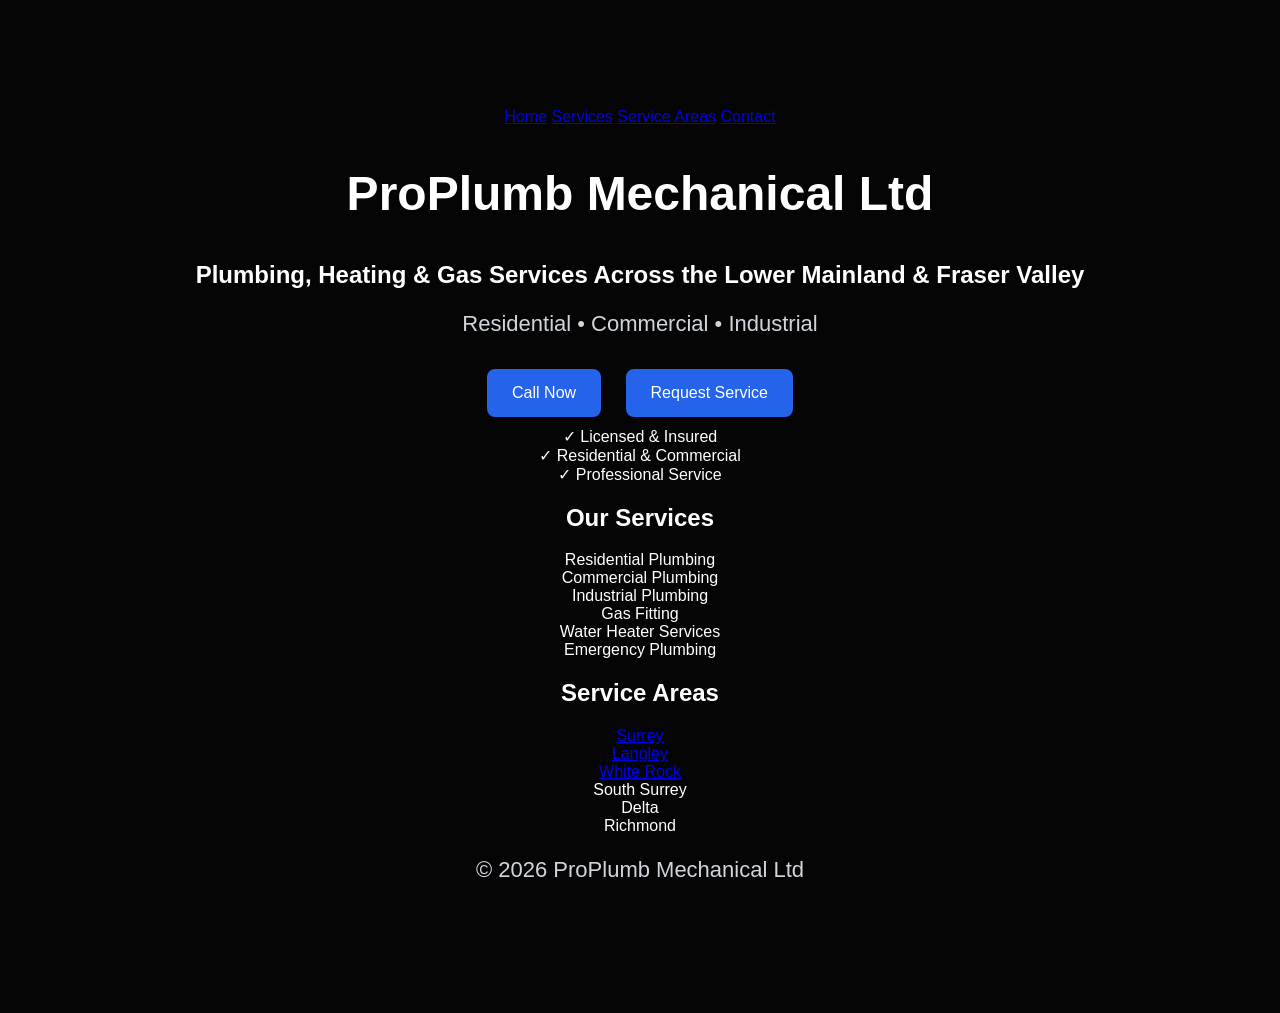
==== index.html @ 212716a4 "index.html" ====
<!DOCTYPE html>
<html>
<head>
<title>ProPlumb Mechanical Ltd</title>
<meta name="viewport" content="width=device-width, initial-scale=1">

<style>
body{
background:#050505;
color:white;
font-family:Arial,sans-serif;
text-align:center;
padding:100px 20px;
}

h1{
font-size:48px;
}

p{
font-size:22px;
color:#d1d5db;
}

.btn{
display:inline-block;
background:#2563eb;
padding:15px 25px;
margin:10px;
color:white;
text-decoration:none;
border-radius:8px;
}
</style>

</head>

<body>

<body>

<body>

<nav>
<div class="nav-links">
<a href="index.html">Home</a>
<a href="services.html">Services</a>
<a href="service-areas.html">Service Areas</a>
<a href="contact.html">Contact</a>
</div>
</nav>

<section class="hero">



<h1>
ProPlumb Mechanical Ltd
</h1>

<h2>
Plumbing, Heating & Gas Services
Across the Lower Mainland & Fraser Valley
</h2>

<p>
Residential • Commercial • Industrial
</p>

<div>
<a class="btn" href="tel:17789687410">Call Now</a>
<a class="btn" href="contact.html">Request Service</a>
</div>

</section>

<section class="trust">

<div class="trust-item">
✓ Licensed & Insured
</div>

<div class="trust-item">
✓ Residential & Commercial
</div>

<div class="trust-item">
✓ Professional Service
</div>

</section>

<section class="services-section">

<h2>Our Services</h2>

<div class="service-grid">

<div class="service-card">
Residential Plumbing
</div>

<div class="service-card">
Commercial Plumbing
</div>

<div class="service-card">
Industrial Plumbing
</div>

<div class="service-card">
Gas Fitting
</div>

<div class="service-card">
Water Heater Services
</div>

<div class="service-card">
Emergency Plumbing
</div>

</div>

</section>

<section class="areas-section">

<h2>Service Areas</h2>

<div class="service-grid">

<div class="service-card">
<a href="surrey-plumber.html">Surrey</a>
</div>

<div class="service-card">
<a href="langley-plumber.html">Langley</a>
</div>

<div class="service-card">
<a href="white-rock-plumber.html">White Rock</a>
</div>

<div class="service-card">
South Surrey
</div>

<div class="service-card">
Delta
</div>

<div class="service-card">
Richmond
</div>

</div>

</section>

<footer>
<p>© 2026 ProPlumb Mechanical Ltd</p>
</footer>

</body>






</body>

</body>
</html>
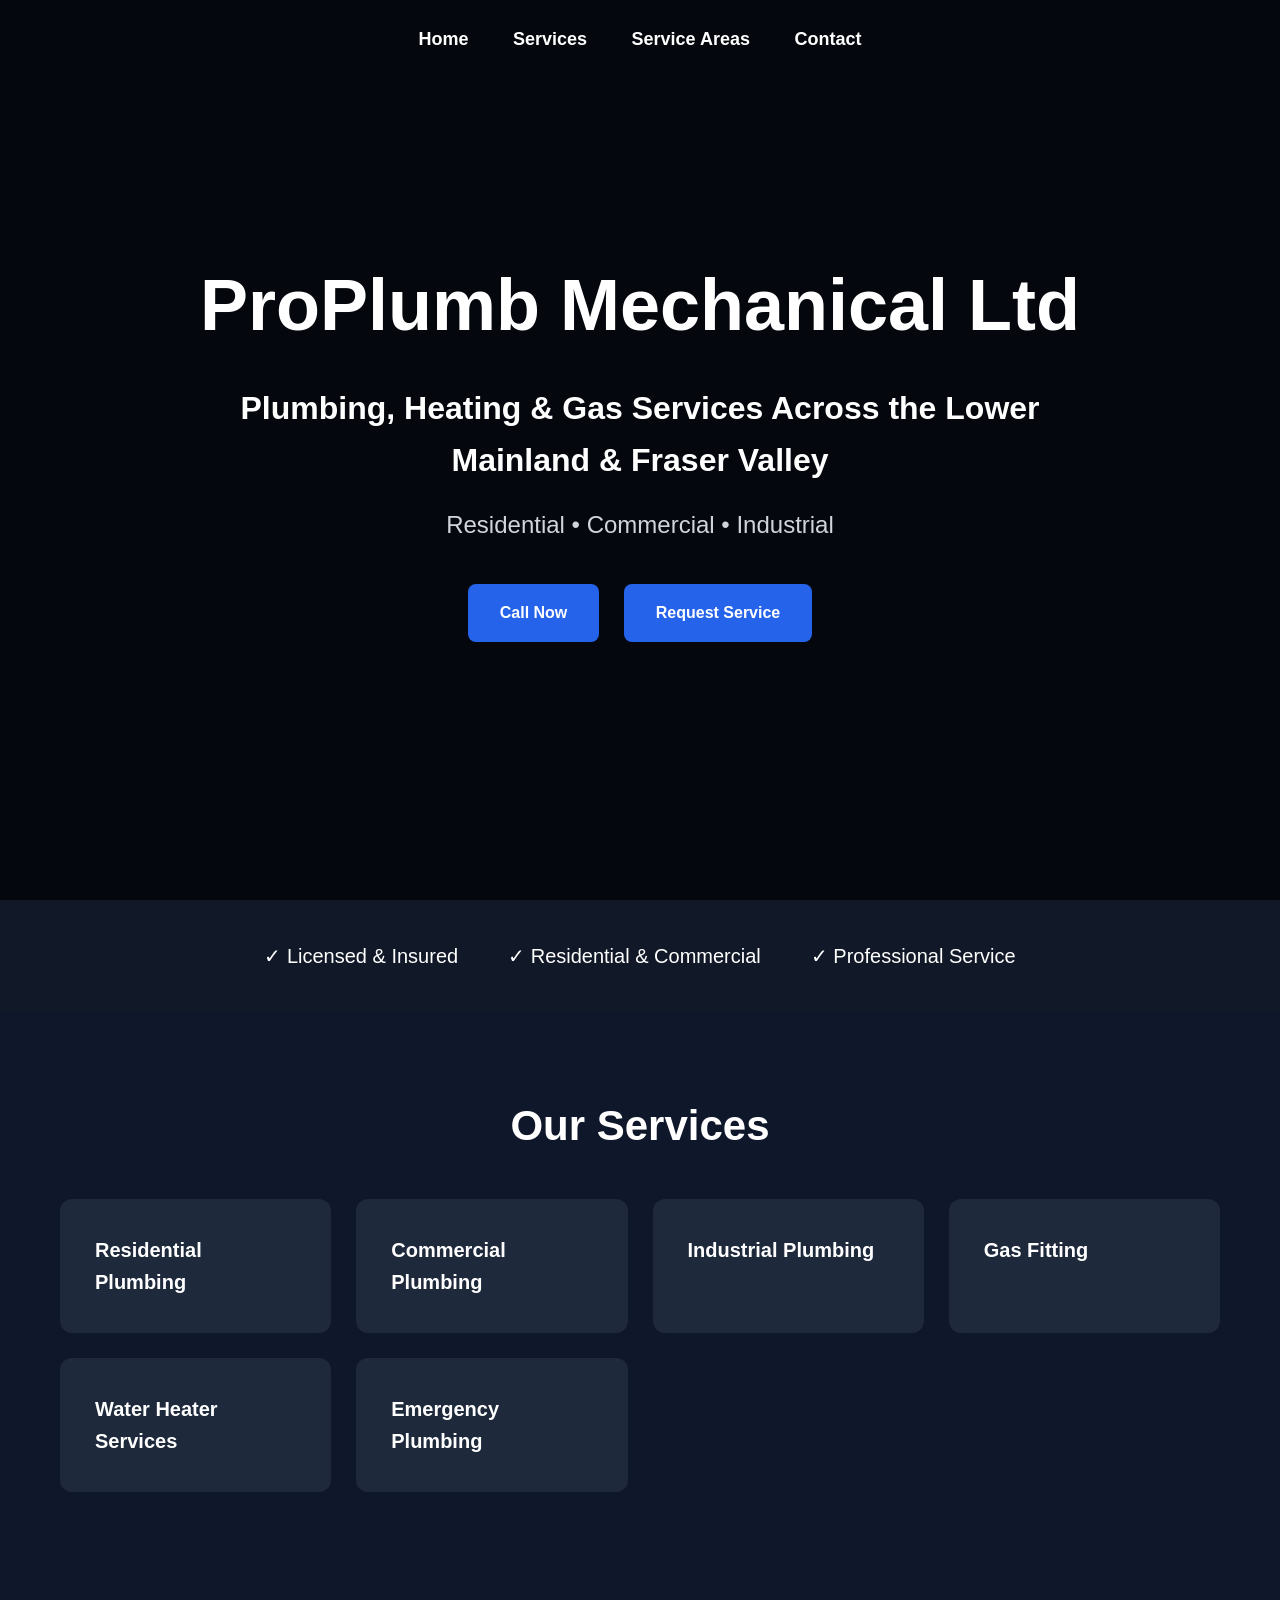
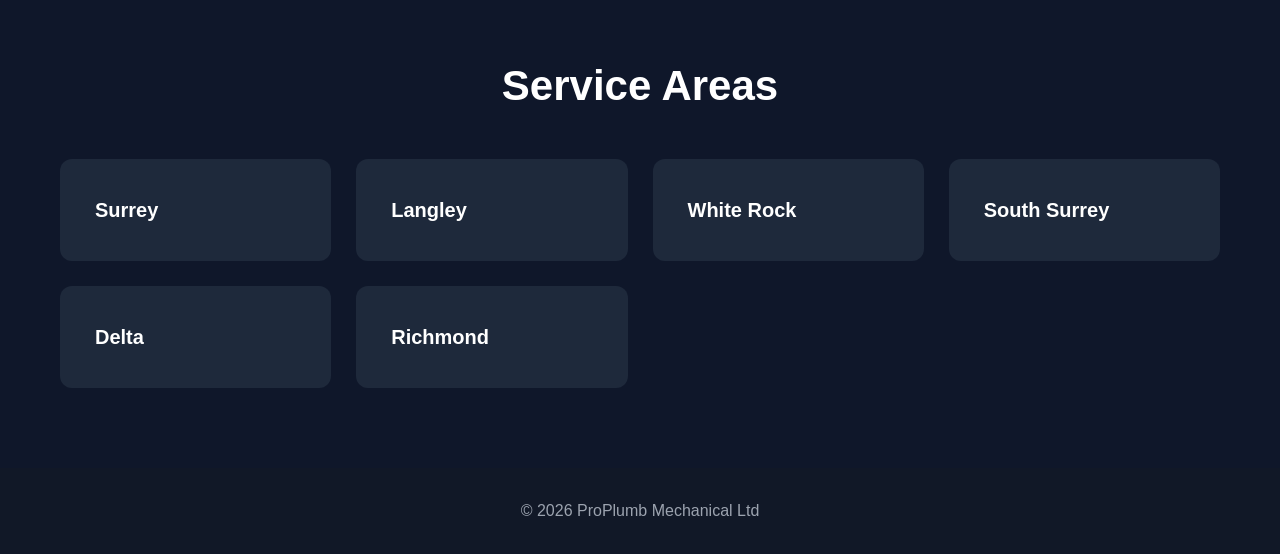
==== commit 2e2acde8: "index.html" ====
--- a/index.html
+++ b/index.html
@@ -4,33 +4,195 @@
 <title>ProPlumb Mechanical Ltd</title>
 <meta name="viewport" content="width=device-width, initial-scale=1">
 
+
+
 <style>
+
+*{
+margin:0;
+padding:0;
+box-sizing:border-box;
+}
+
 body{
-background:#050505;
+font-family:Arial,sans-serif;
+background:#0f172a;
 color:white;
-font-family:Arial,sans-serif;
+line-height:1.6;
+}
+
+/* HEADER */
+
+nav{
+position:absolute;
+top:0;
+left:0;
+width:100%;
+padding:25px 50px;
+display:flex;
+justify-content:center;
+z-index:10;
+}
+
+.nav-links a{
+color:white;
+text-decoration:none;
+margin:0 20px;
+font-size:18px;
+font-weight:600;
+}
+
+.nav-links a:hover{
+color:#3b82f6;
+}
+
+/* HERO */
+
+.hero{
+min-height:100vh;
+display:flex;
+flex-direction:column;
+justify-content:center;
+align-items:center;
 text-align:center;
-padding:100px 20px;
-}
-
-h1{
-font-size:48px;
-}
-
-p{
-font-size:22px;
+padding:20px;
+
+background:
+linear-gradient(
+rgba(0,0,0,0.70),
+rgba(0,0,0,0.70)
+),
+url("https://images.unsplash.com/photo-1585704032915-c3400ca199e7?auto=format&fit=crop&w=1600&q=80");
+
+background-size:cover;
+background-position:center;
+}
+
+.hero h1{
+font-size:72px;
+margin-bottom:20px;
+}
+
+.hero h2{
+font-size:32px;
+max-width:900px;
+margin-bottom:20px;
+}
+
+.hero p{
+font-size:24px;
 color:#d1d5db;
-}
+margin-bottom:30px;
+}
+
+/* BUTTONS */
 
 .btn{
 display:inline-block;
 background:#2563eb;
-padding:15px 25px;
+padding:16px 32px;
 margin:10px;
 color:white;
 text-decoration:none;
 border-radius:8px;
-}
+font-weight:bold;
+transition:.3s;
+}
+
+.btn:hover{
+background:#1d4ed8;
+}
+
+/* TRUST BAR */
+
+.trust{
+background:#111827;
+padding:40px 20px;
+display:flex;
+justify-content:center;
+gap:50px;
+flex-wrap:wrap;
+font-size:20px;
+}
+
+/* SECTIONS */
+
+.services-section,
+.areas-section{
+padding:80px 20px;
+max-width:1200px;
+margin:auto;
+}
+
+.services-section h2,
+.areas-section h2{
+font-size:42px;
+margin-bottom:40px;
+text-align:center;
+}
+
+/* CARDS */
+
+.service-grid{
+display:grid;
+grid-template-columns:repeat(auto-fit,minmax(250px,1fr));
+gap:25px;
+}
+
+.service-card{
+background:#1e293b;
+padding:35px;
+border-radius:12px;
+font-size:20px;
+font-weight:600;
+transition:.3s;
+}
+
+.service-card:hover{
+transform:translateY(-5px);
+background:#2563eb;
+}
+
+.service-card a{
+color:white;
+text-decoration:none;
+}
+
+/* FOOTER */
+
+footer{
+background:#111827;
+padding:30px;
+text-align:center;
+}
+
+footer p{
+color:#9ca3af;
+}
+
+/* MOBILE */
+
+@media(max-width:768px){
+
+.hero h1{
+font-size:42px;
+}
+
+.hero h2{
+font-size:24px;
+}
+
+.hero p{
+font-size:18px;
+}
+
+.nav-links a{
+margin:0 10px;
+font-size:16px;
+}
+
+}
+
 </style>
 
 </head>
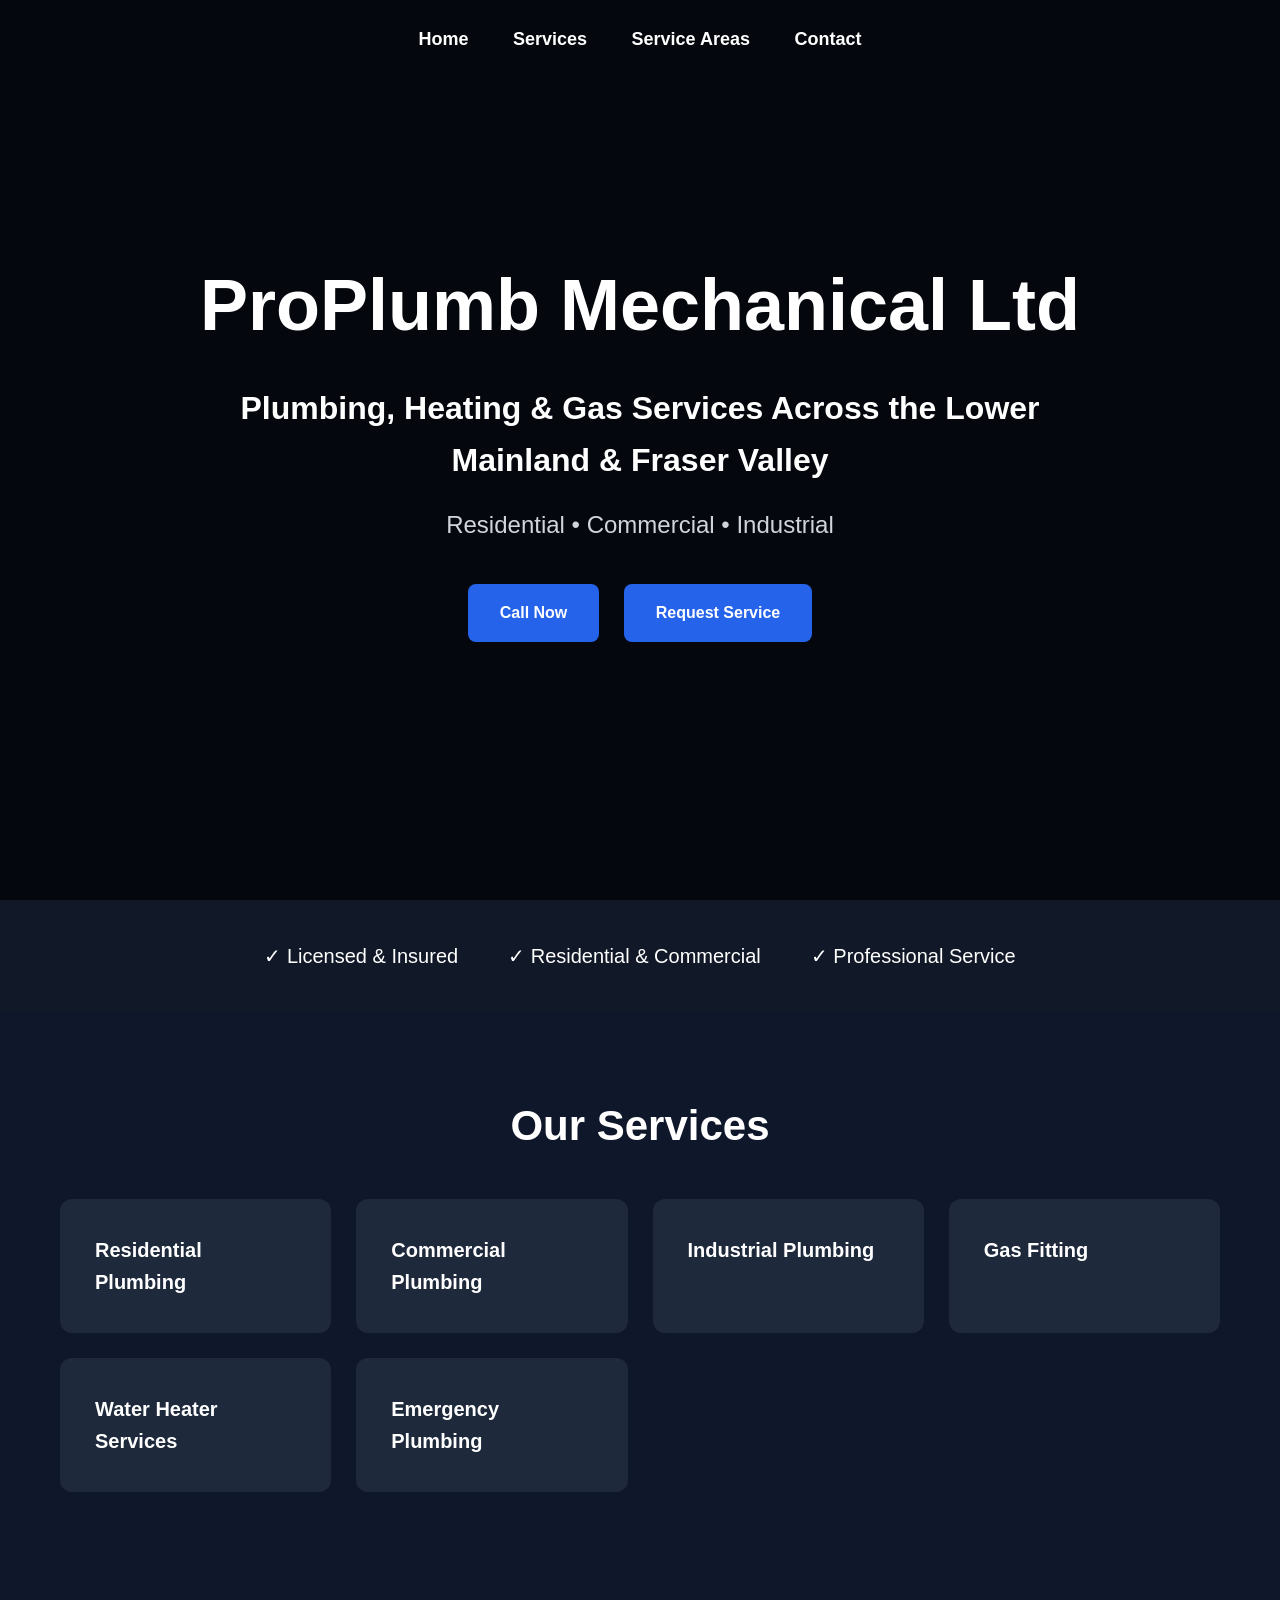
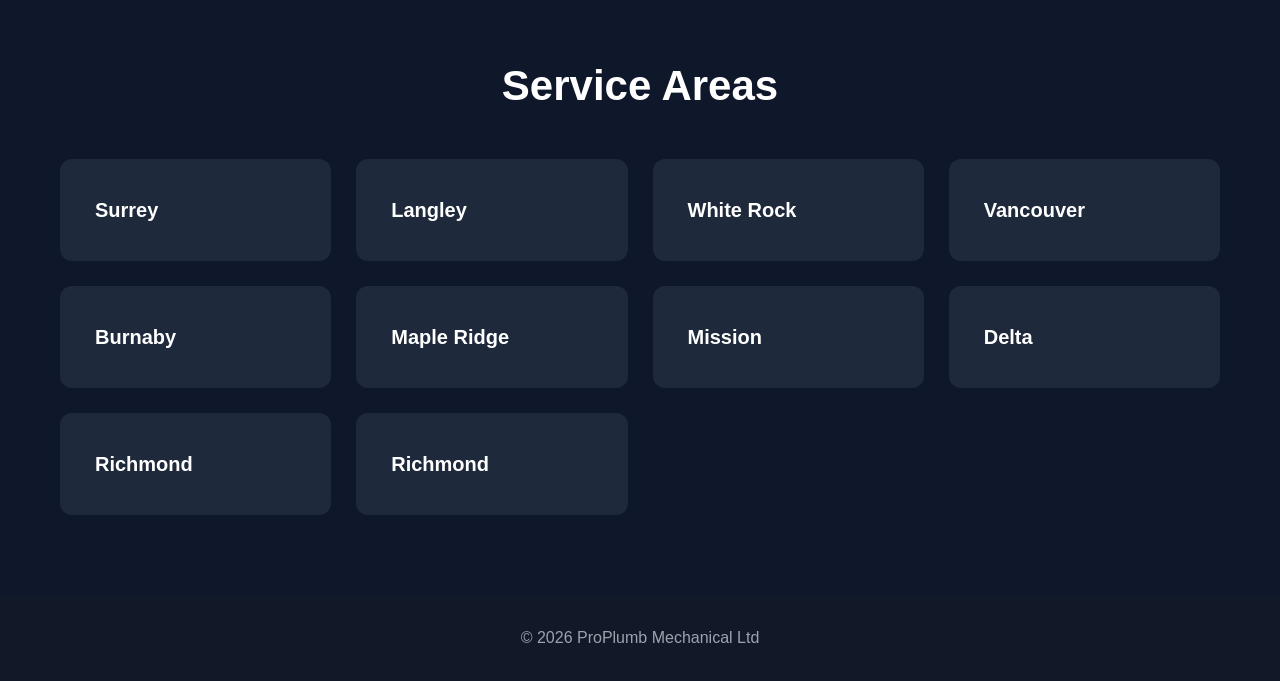
==== commit 5f3a60ab: "Update index.html" ====
--- a/index.html
+++ b/index.html
@@ -305,11 +305,27 @@
 </div>
 
 <div class="service-card">
-South Surrey
-</div>
-
-<div class="service-card">
-Delta
+<a href="vancouver-plumber.html">Vancouver</a>
+</div>
+
+<div class="service-card">
+<a href="burnaby-plumber.html">Burnaby</a>
+</div>
+
+<div class="service-card">
+<a href="maple-ridge-plumber.html">Maple Ridge</a>
+</div>
+
+<div class="service-card">
+<a href="mission-plumber.html">Mission</a>
+</div>
+
+<div class="service-card">
+<a href="delta-plumber.html">Delta</a>
+</div>
+
+<div class="service-card">
+<a href="richmond-plumber.html">Richmond</a>
 </div>
 
 <div class="service-card">
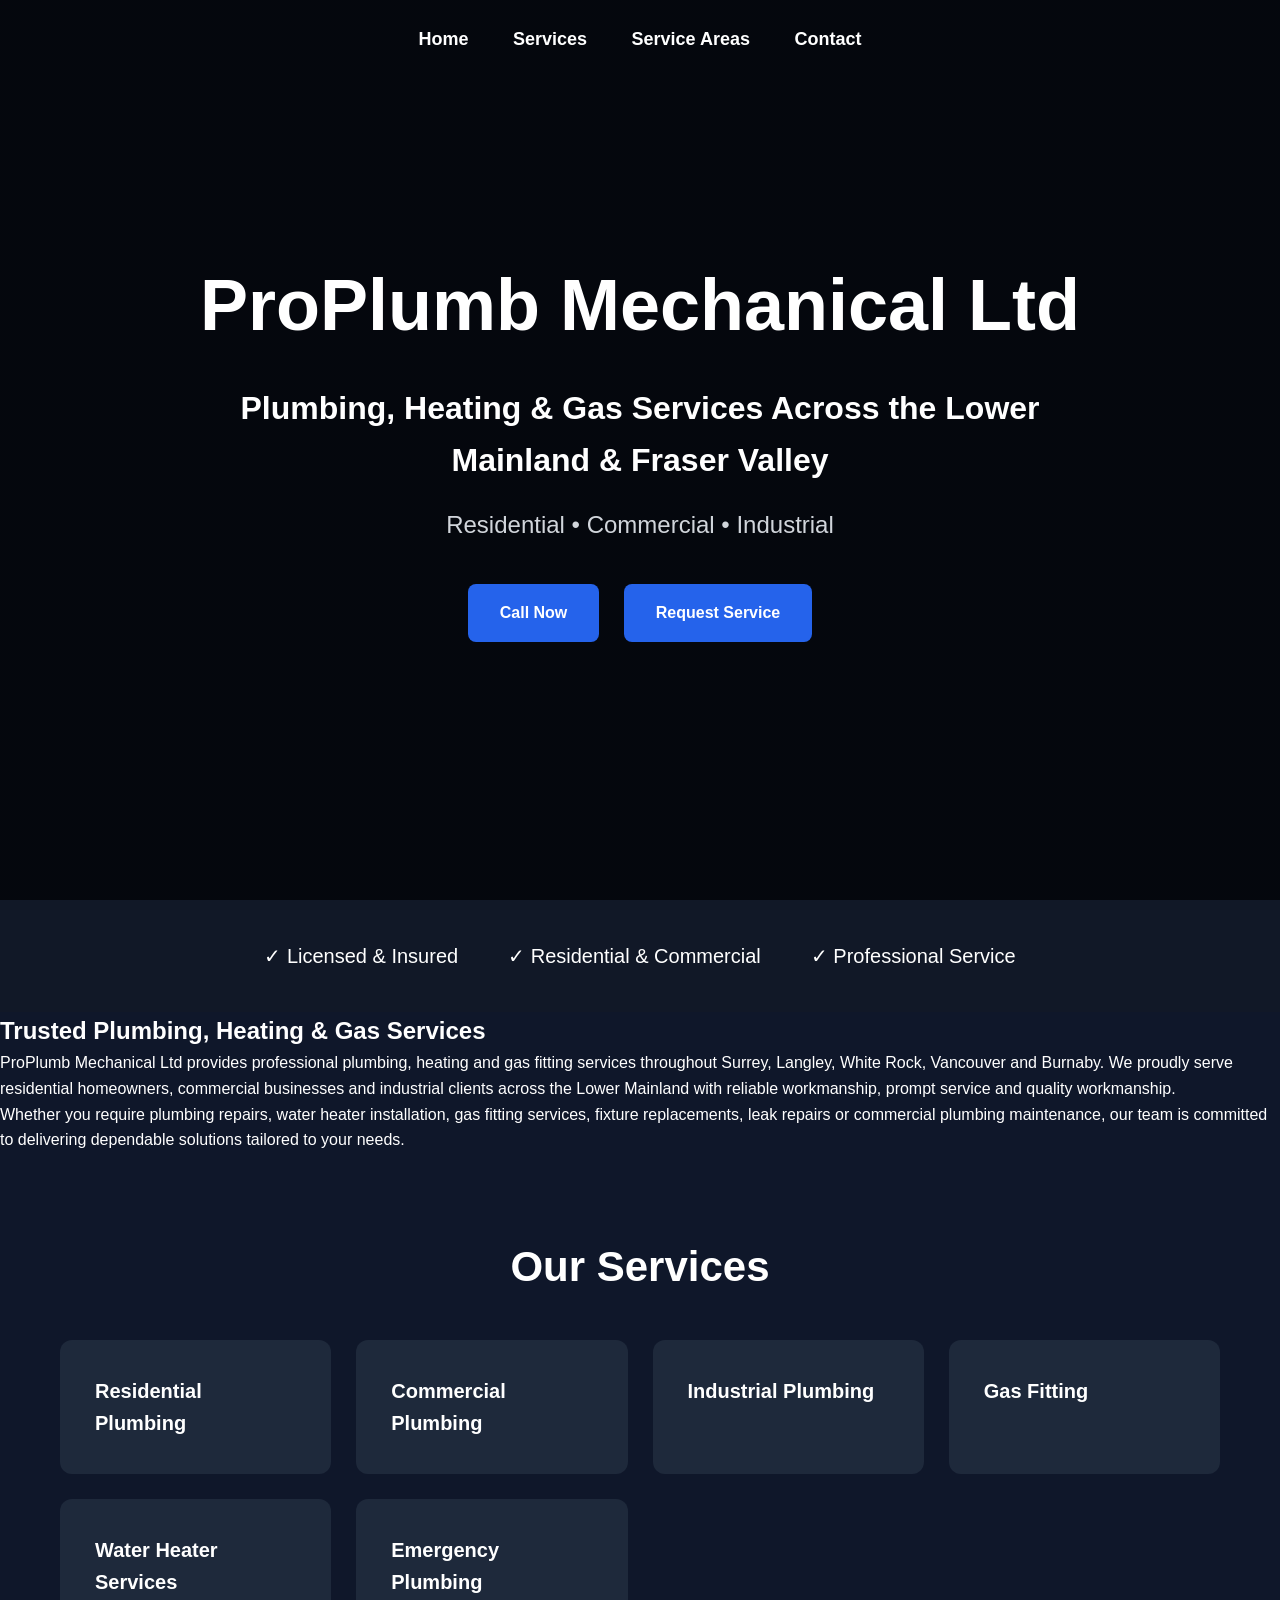
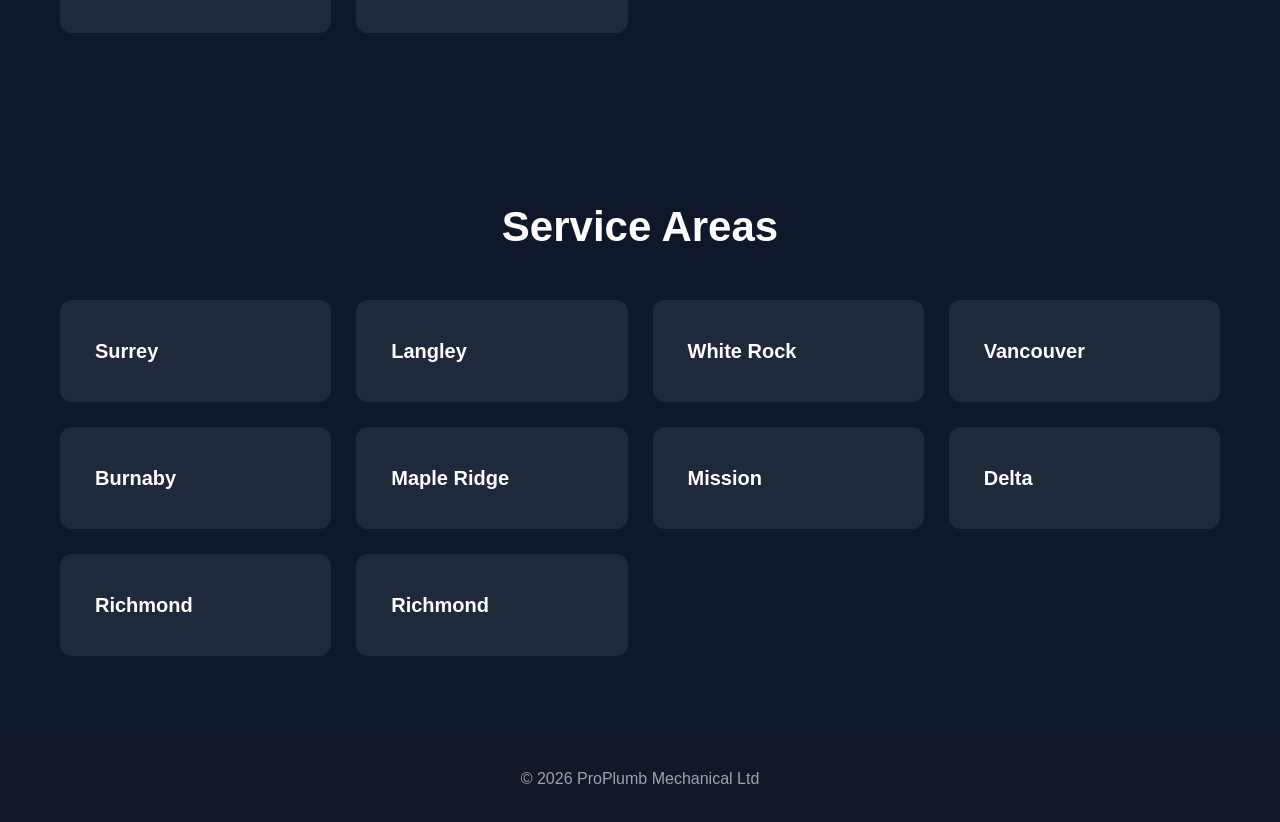
==== commit db57e88a: "Update index.html" ====
--- a/index.html
+++ b/index.html
@@ -251,6 +251,21 @@
 </div>
 
 </section>
+<section class="trust-section">
+
+<h2 class="section-title">
+Trusted Plumbing, Heating & Gas Services
+</h2>
+
+<p class="section-sub">
+ProPlumb Mechanical Ltd provides professional plumbing, heating and gas fitting services throughout Surrey, Langley, White Rock, Vancouver and Burnaby. We proudly serve residential homeowners, commercial businesses and industrial clients across the Lower Mainland with reliable workmanship, prompt service and quality workmanship.
+</p>
+
+<p class="section-sub">
+Whether you require plumbing repairs, water heater installation, gas fitting services, fixture replacements, leak repairs or commercial plumbing maintenance, our team is committed to delivering dependable solutions tailored to your needs.
+</p>
+
+</section>
 
 <section class="services-section">
 
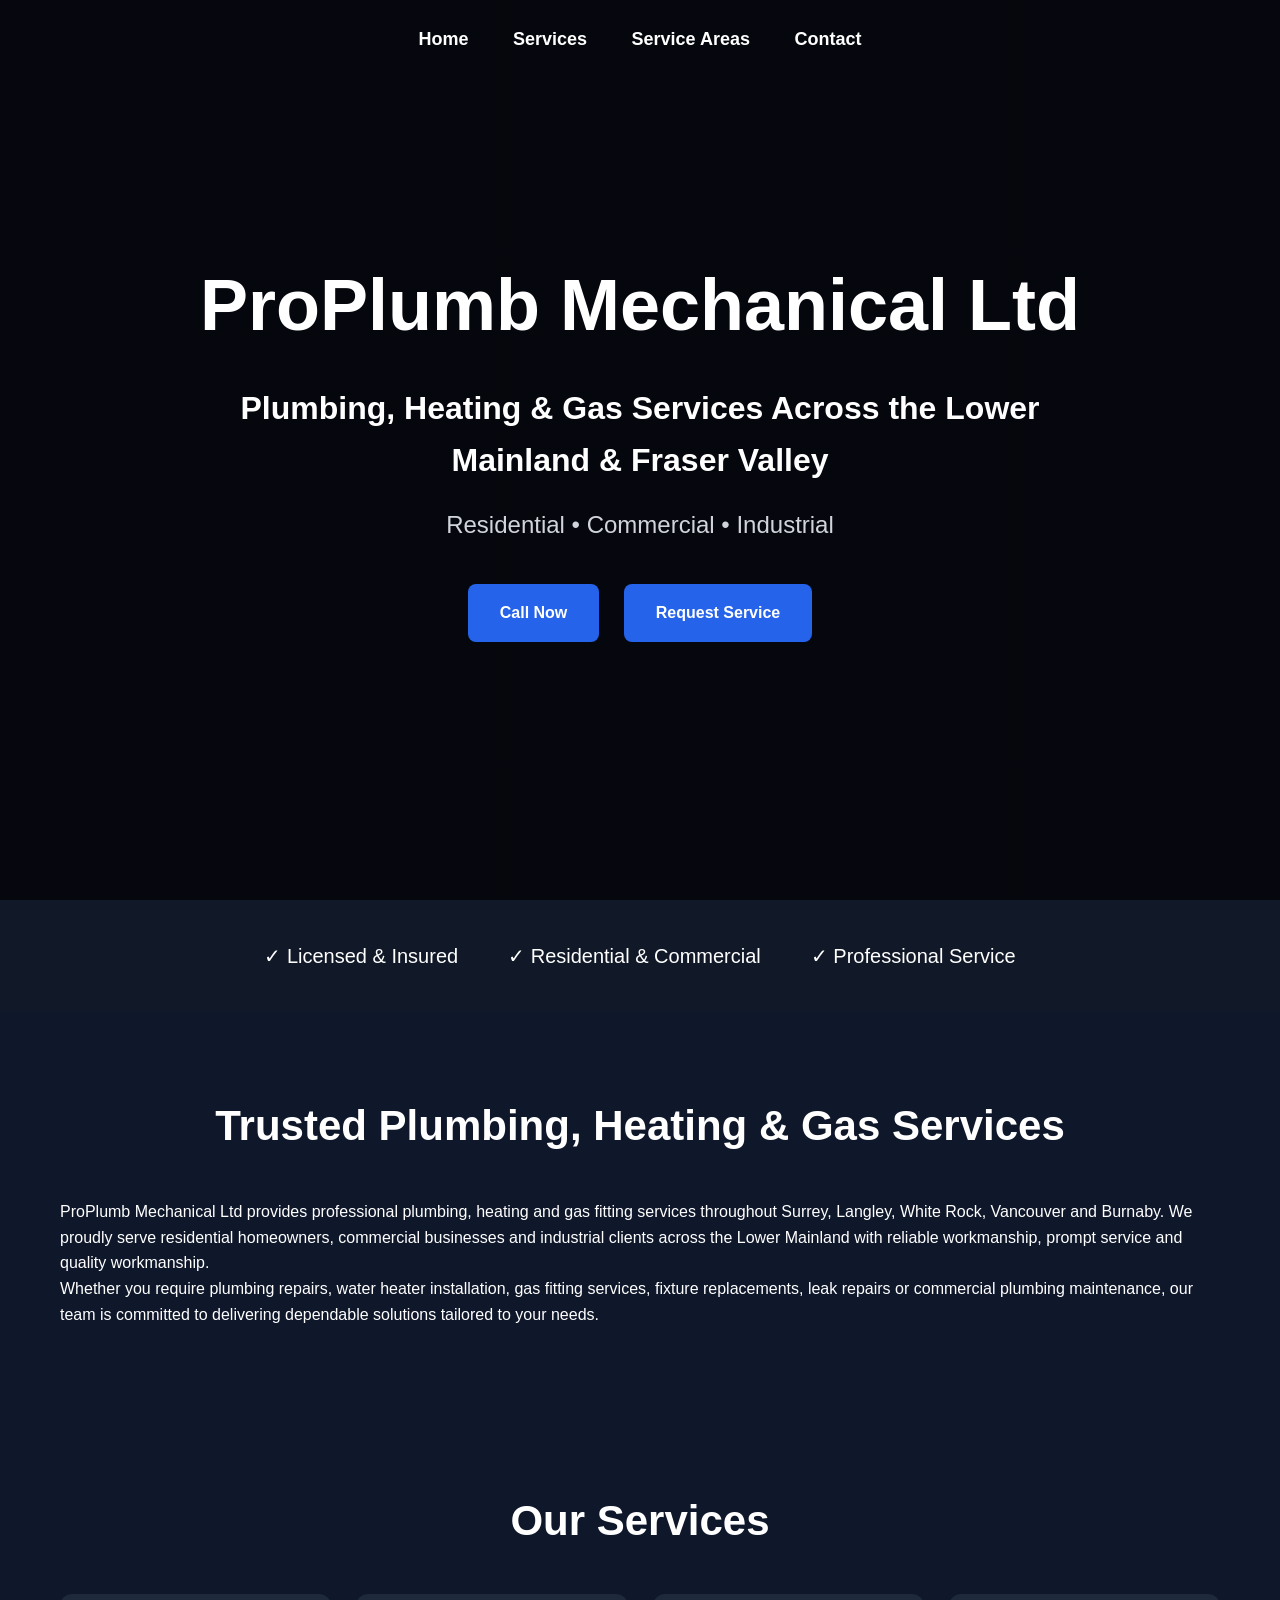
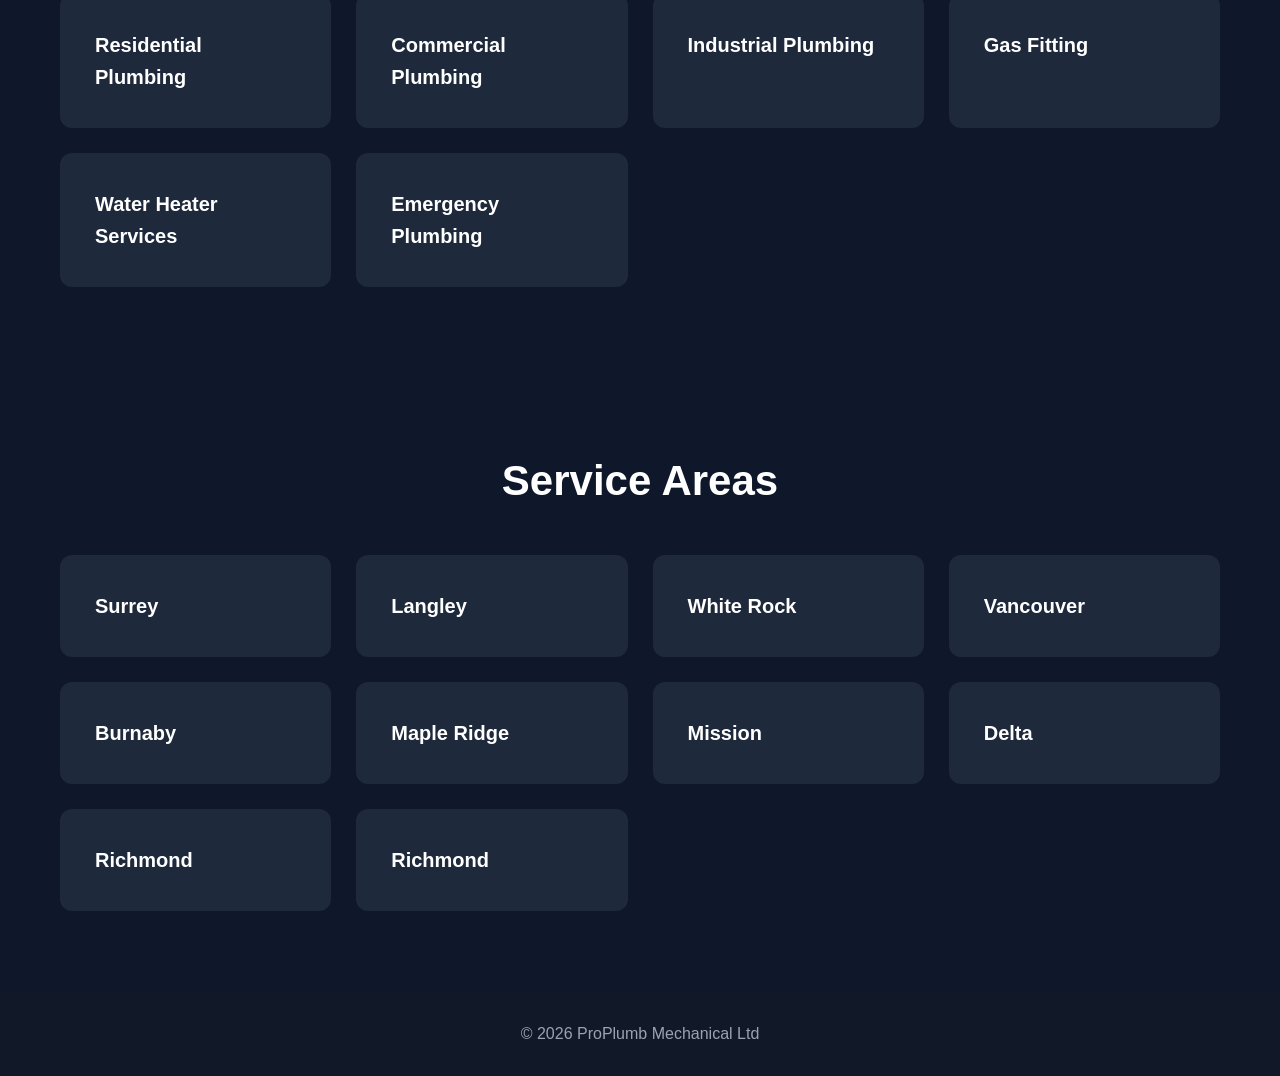
==== commit 4bb11577: "Update index.html" ====
--- a/index.html
+++ b/index.html
@@ -251,8 +251,7 @@
 </div>
 
 </section>
-<section class="trust-section">
-
+<section class="services-section">
 <h2 class="section-title">
 Trusted Plumbing, Heating & Gas Services
 </h2>
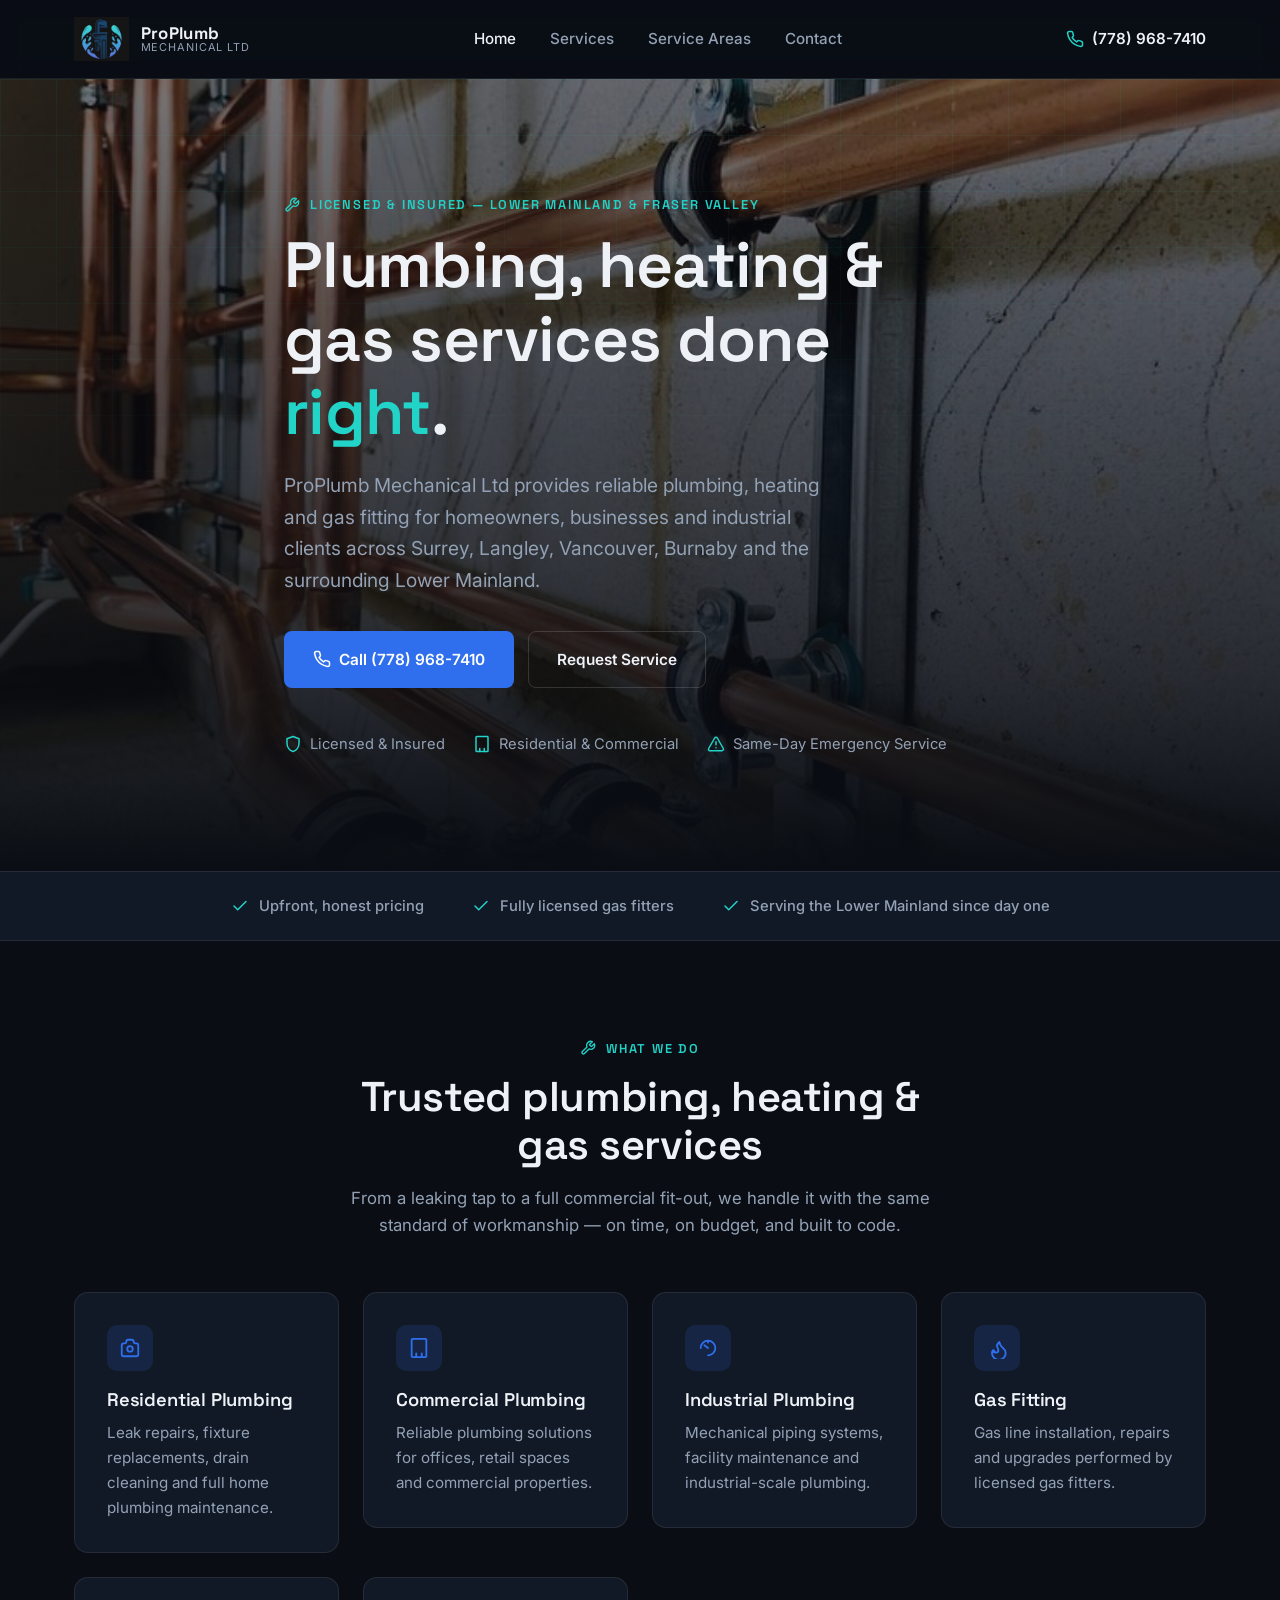
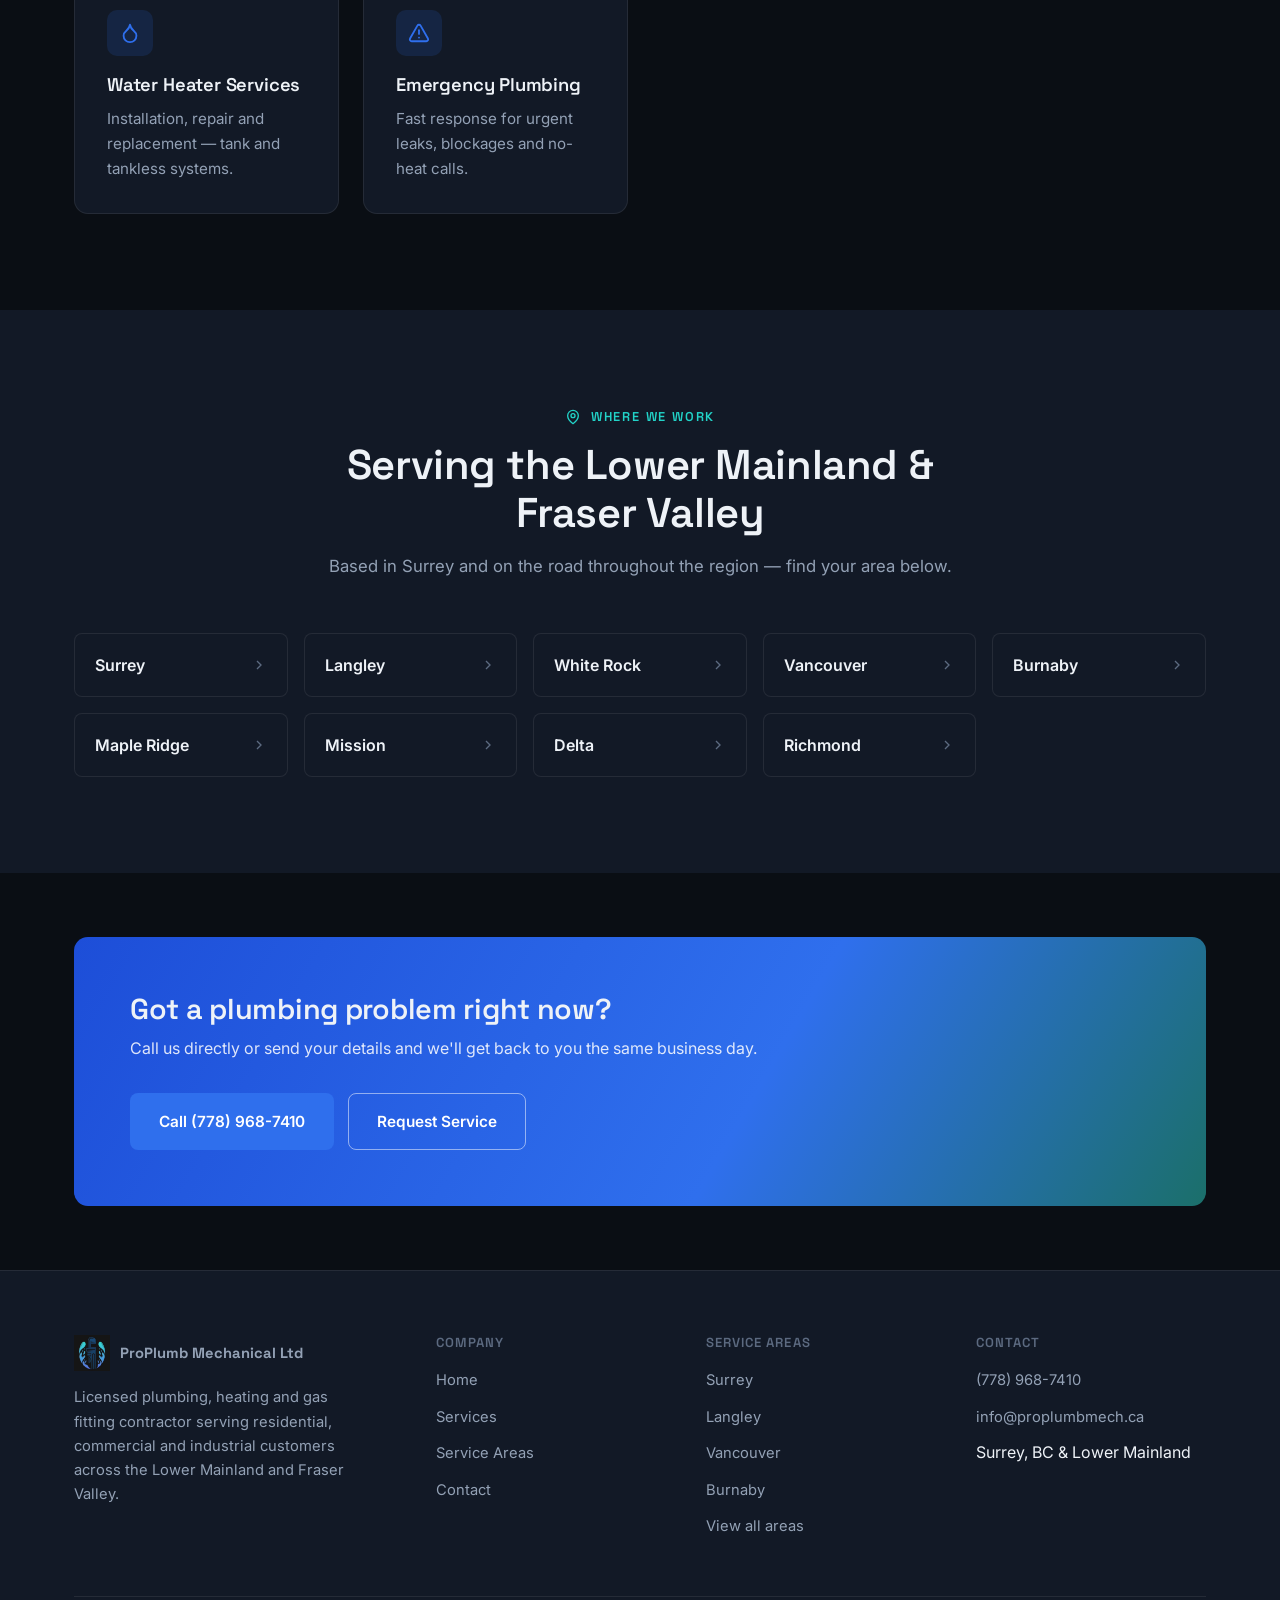
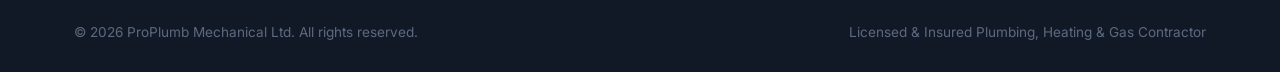
==== commit fce1ffa7: "Add files via upload" ====
--- a/index.html
+++ b/index.html
@@ -1,367 +1,237 @@
 <!DOCTYPE html>
-<html>
+<html lang="en">
 <head>
-<title>ProPlumb Mechanical Ltd</title>
-<meta name="viewport" content="width=device-width, initial-scale=1">
-
-
-
-<style>
-
-*{
-margin:0;
-padding:0;
-box-sizing:border-box;
-}
-
-body{
-font-family:Arial,sans-serif;
-background:#0f172a;
-color:white;
-line-height:1.6;
-}
-
-/* HEADER */
-
-nav{
-position:absolute;
-top:0;
-left:0;
-width:100%;
-padding:25px 50px;
-display:flex;
-justify-content:center;
-z-index:10;
-}
-
-.nav-links a{
-color:white;
-text-decoration:none;
-margin:0 20px;
-font-size:18px;
-font-weight:600;
-}
-
-.nav-links a:hover{
-color:#3b82f6;
-}
-
-/* HERO */
-
-.hero{
-min-height:100vh;
-display:flex;
-flex-direction:column;
-justify-content:center;
-align-items:center;
-text-align:center;
-padding:20px;
-
-background:
-linear-gradient(
-rgba(0,0,0,0.70),
-rgba(0,0,0,0.70)
-),
-url("https://images.unsplash.com/photo-1585704032915-c3400ca199e7?auto=format&fit=crop&w=1600&q=80");
-
-background-size:cover;
-background-position:center;
-}
-
-.hero h1{
-font-size:72px;
-margin-bottom:20px;
-}
-
-.hero h2{
-font-size:32px;
-max-width:900px;
-margin-bottom:20px;
-}
-
-.hero p{
-font-size:24px;
-color:#d1d5db;
-margin-bottom:30px;
-}
-
-/* BUTTONS */
-
-.btn{
-display:inline-block;
-background:#2563eb;
-padding:16px 32px;
-margin:10px;
-color:white;
-text-decoration:none;
-border-radius:8px;
-font-weight:bold;
-transition:.3s;
-}
-
-.btn:hover{
-background:#1d4ed8;
-}
-
-/* TRUST BAR */
-
-.trust{
-background:#111827;
-padding:40px 20px;
-display:flex;
-justify-content:center;
-gap:50px;
-flex-wrap:wrap;
-font-size:20px;
-}
-
-/* SECTIONS */
-
-.services-section,
-.areas-section{
-padding:80px 20px;
-max-width:1200px;
-margin:auto;
-}
-
-.services-section h2,
-.areas-section h2{
-font-size:42px;
-margin-bottom:40px;
-text-align:center;
-}
-
-/* CARDS */
-
-.service-grid{
-display:grid;
-grid-template-columns:repeat(auto-fit,minmax(250px,1fr));
-gap:25px;
-}
-
-.service-card{
-background:#1e293b;
-padding:35px;
-border-radius:12px;
-font-size:20px;
-font-weight:600;
-transition:.3s;
-}
-
-.service-card:hover{
-transform:translateY(-5px);
-background:#2563eb;
-}
-
-.service-card a{
-color:white;
-text-decoration:none;
-}
-
-/* FOOTER */
-
-footer{
-background:#111827;
-padding:30px;
-text-align:center;
-}
-
-footer p{
-color:#9ca3af;
-}
-
-/* MOBILE */
-
-@media(max-width:768px){
-
-.hero h1{
-font-size:42px;
-}
-
-.hero h2{
-font-size:24px;
-}
-
-.hero p{
-font-size:18px;
-}
-
-.nav-links a{
-margin:0 10px;
-font-size:16px;
-}
-
-}
-
-</style>
-
+<meta charset="UTF-8">
+<meta name="viewport" content="width=device-width, initial-scale=1.0">
+<title>ProPlumb Mechanical Ltd | Plumbing, Heating &amp; Gas Services | Lower Mainland</title>
+<meta name="description" content="Licensed plumbing, heating and gas fitting contractor serving Surrey, Langley, Vancouver, Burnaby and the Lower Mainland. Residential, commercial and industrial. Call (778) 968-7410.">
+<link rel="canonical" href="https://proplumbmech.ca/">
+<meta property="og:type" content="website">
+<meta property="og:title" content="ProPlumb Mechanical Ltd | Plumbing, Heating & Gas Services">
+<meta property="og:description" content="Licensed plumbing, heating and gas fitting contractor serving Surrey, Langley, Vancouver, Burnaby and the Lower Mainland.">
+<meta property="og:image" content="https://proplumbmech.ca/logo.jpg">
+<meta property="og:url" content="https://proplumbmech.ca/">
+<meta name="twitter:card" content="summary_large_image">
+<link rel="icon" type="image/png" href="favicon-32.png">
+<link rel="apple-touch-icon" href="favicon-180.png">
+<link rel="preconnect" href="https://fonts.googleapis.com">
+<link rel="preconnect" href="https://fonts.gstatic.com" crossorigin>
+<link href="https://fonts.googleapis.com/css2?family=Space+Grotesk:wght@500;600;700&family=Inter:wght@400;500;600;700&display=swap" rel="stylesheet">
+<link rel="stylesheet" href="style.css">
+
+<!-- Google tag (gtag.js) -->
+<script async src="https://www.googletagmanager.com/gtag/js?id=G-7Q08MEGEZX"></script>
+<script>
+window.dataLayer = window.dataLayer || [];
+function gtag(){dataLayer.push(arguments);}
+gtag('js', new Date());
+gtag('config', 'G-7Q08MEGEZX');
+</script>
 </head>
 
 <body>
 
-<body>
-
-<body>
-
-<nav>
-<div class="nav-links">
-<a href="index.html">Home</a>
-<a href="services.html">Services</a>
-<a href="service-areas.html">Service Areas</a>
-<a href="contact.html">Contact</a>
-</div>
-</nav>
-
-<section class="hero">
-
-
-
-<h1>
-ProPlumb Mechanical Ltd
-</h1>
-
-<h2>
-Plumbing, Heating & Gas Services
-Across the Lower Mainland & Fraser Valley
-</h2>
-
-<p>
-Residential • Commercial • Industrial
-</p>
-
-<div>
-<a class="btn" href="tel:17789687410">Call Now</a>
-<a class="btn" href="contact.html">Request Service</a>
-</div>
-
-</section>
-
-<section class="trust">
-
-<div class="trust-item">
-✓ Licensed & Insured
-</div>
-
-<div class="trust-item">
-✓ Residential & Commercial
-</div>
-
-<div class="trust-item">
-✓ Professional Service
-</div>
-
-</section>
-<section class="services-section">
-<h2 class="section-title">
-Trusted Plumbing, Heating & Gas Services
-</h2>
-
-<p class="section-sub">
-ProPlumb Mechanical Ltd provides professional plumbing, heating and gas fitting services throughout Surrey, Langley, White Rock, Vancouver and Burnaby. We proudly serve residential homeowners, commercial businesses and industrial clients across the Lower Mainland with reliable workmanship, prompt service and quality workmanship.
-</p>
-
-<p class="section-sub">
-Whether you require plumbing repairs, water heater installation, gas fitting services, fixture replacements, leak repairs or commercial plumbing maintenance, our team is committed to delivering dependable solutions tailored to your needs.
-</p>
-
-</section>
-
-<section class="services-section">
-
-<h2>Our Services</h2>
-
-<div class="service-grid">
-
-<div class="service-card">
-Residential Plumbing
-</div>
-
-<div class="service-card">
-Commercial Plumbing
-</div>
-
-<div class="service-card">
-Industrial Plumbing
-</div>
-
-<div class="service-card">
-Gas Fitting
-</div>
-
-<div class="service-card">
-Water Heater Services
-</div>
-
-<div class="service-card">
-Emergency Plumbing
-</div>
-
-</div>
-
-</section>
-
-<section class="areas-section">
-
-<h2>Service Areas</h2>
-
-<div class="service-grid">
-
-<div class="service-card">
-<a href="surrey-plumber.html">Surrey</a>
-</div>
-
-<div class="service-card">
-<a href="langley-plumber.html">Langley</a>
-</div>
-
-<div class="service-card">
-<a href="white-rock-plumber.html">White Rock</a>
-</div>
-
-<div class="service-card">
-<a href="vancouver-plumber.html">Vancouver</a>
-</div>
-
-<div class="service-card">
-<a href="burnaby-plumber.html">Burnaby</a>
-</div>
-
-<div class="service-card">
-<a href="maple-ridge-plumber.html">Maple Ridge</a>
-</div>
-
-<div class="service-card">
-<a href="mission-plumber.html">Mission</a>
-</div>
-
-<div class="service-card">
-<a href="delta-plumber.html">Delta</a>
-</div>
-
-<div class="service-card">
-<a href="richmond-plumber.html">Richmond</a>
-</div>
-
-<div class="service-card">
-Richmond
-</div>
-
-</div>
-
-</section>
-
-<footer>
-<p>© 2026 ProPlumb Mechanical Ltd</p>
-</footer>
-
-</body>
-
-
-
-
-
-
-</body>
-
+  <header class="site-header">
+    <nav class="navbar">
+      <a href="index.html" class="brand">
+        <img src="wrech-logo.png" alt="ProPlumb Mechanical Ltd logo" width="44" height="44">
+        <span class="brand-text"><strong>ProPlumb</strong><span>Mechanical Ltd</span></span>
+      </a>
+
+      <div class="nav-links">
+        <a href="index.html" aria-current="page">Home</a>
+        <a href="services.html">Services</a>
+        <a href="service-areas.html">Service Areas</a>
+        <a href="contact.html">Contact</a>
+      </div>
+
+      <div class="nav-cta">
+        <a class="nav-phone" href="tel:17789687410">
+          <svg width="18" height="18" viewBox="0 0 24 24" fill="none" stroke="currentColor" stroke-width="2" stroke-linecap="round" stroke-linejoin="round"><path d="M22 16.92v3a2 2 0 0 1-2.18 2 19.79 19.79 0 0 1-8.63-3.07 19.5 19.5 0 0 1-6-6 19.79 19.79 0 0 1-3.07-8.67A2 2 0 0 1 4.11 2h3a2 2 0 0 1 2 1.72c.127.96.361 1.903.7 2.81a2 2 0 0 1-.45 2.11L8.09 9.91a16 16 0 0 0 6 6l1.27-1.27a2 2 0 0 1 2.11-.45c.907.339 1.85.573 2.81.7A2 2 0 0 1 22 16.92z"/></svg>
+          <span>(778) 968-7410</span>
+        </a>
+        <button class="nav-toggle" aria-label="Toggle menu" aria-expanded="false">
+          <svg width="20" height="20" viewBox="0 0 24 24" fill="none" stroke="currentColor" stroke-width="2" stroke-linecap="round" stroke-linejoin="round"><line x1="3" y1="6" x2="21" y2="6"/><line x1="3" y1="12" x2="21" y2="12"/><line x1="3" y1="18" x2="21" y2="18"/></svg>
+        </button>
+      </div>
+    </nav>
+  </header>
+
+  <section class="hero">
+    <div class="container hero-inner">
+      <div class="eyebrow">
+        <svg width="16" height="16" viewBox="0 0 24 24" fill="none" stroke="currentColor" stroke-width="2" stroke-linecap="round" stroke-linejoin="round"><path d="M14.7 6.3a1 1 0 0 0 0 1.4l1.6 1.6a1 1 0 0 0 1.4 0l3.77-3.77a6 6 0 0 1-7.94 7.94l-6.91 6.91a2.12 2.12 0 0 1-3-3l6.91-6.91a6 6 0 0 1 7.94-7.94l-3.76 3.76z"/></svg>
+        Licensed &amp; Insured &mdash; Lower Mainland &amp; Fraser Valley
+      </div>
+
+      <h1>Plumbing, heating &amp; gas services done <em>right</em>.</h1>
+
+      <p class="lede">ProPlumb Mechanical Ltd provides reliable plumbing, heating and gas fitting for homeowners, businesses and industrial clients across Surrey, Langley, Vancouver, Burnaby and the surrounding Lower Mainland.</p>
+
+      <div class="hero-actions">
+        <a class="btn btn-primary" href="tel:17789687410">
+          <svg width="18" height="18" viewBox="0 0 24 24" fill="none" stroke="currentColor" stroke-width="2" stroke-linecap="round" stroke-linejoin="round"><path d="M22 16.92v3a2 2 0 0 1-2.18 2 19.79 19.79 0 0 1-8.63-3.07 19.5 19.5 0 0 1-6-6 19.79 19.79 0 0 1-3.07-8.67A2 2 0 0 1 4.11 2h3a2 2 0 0 1 2 1.72c.127.96.361 1.903.7 2.81a2 2 0 0 1-.45 2.11L8.09 9.91a16 16 0 0 0 6 6l1.27-1.27a2 2 0 0 1 2.11-.45c.907.339 1.85.573 2.81.7A2 2 0 0 1 22 16.92z"/></svg>
+          Call (778) 968-7410
+        </a>
+        <a class="btn btn-outline" href="contact.html">Request Service</a>
+      </div>
+
+      <div class="hero-trust">
+        <div><svg width="18" height="18" viewBox="0 0 24 24" fill="none" stroke="currentColor" stroke-width="2" stroke-linecap="round" stroke-linejoin="round"><path d="M12 2 4 5v6c0 5.25 3.4 9.74 8 11 4.6-1.26 8-5.75 8-11V5l-8-3Z"/></svg> Licensed &amp; Insured</div>
+        <div><svg width="18" height="18" viewBox="0 0 24 24" fill="none" stroke="currentColor" stroke-width="2" stroke-linecap="round" stroke-linejoin="round"><rect x="4" y="2" width="16" height="20" rx="1"/><line x1="9" y1="22" x2="9" y2="18"/><line x1="15" y1="22" x2="15" y2="18"/></svg> Residential &amp; Commercial</div>
+        <div><svg width="18" height="18" viewBox="0 0 24 24" fill="none" stroke="currentColor" stroke-width="2" stroke-linecap="round" stroke-linejoin="round"><path d="m21.73 18-8-14a2 2 0 0 0-3.48 0l-8 14A2 2 0 0 0 4 21h16a2 2 0 0 0 1.73-3Z"/><line x1="12" y1="9" x2="12" y2="13"/><line x1="12" y1="17" x2="12.01" y2="17"/></svg> Same-Day Emergency Service</div>
+      </div>
+    </div>
+  </section>
+
+  <section class="trust-bar">
+    <div class="container">
+      <div><svg width="18" height="18" viewBox="0 0 24 24" fill="none" stroke="currentColor" stroke-width="2" stroke-linecap="round" stroke-linejoin="round"><path d="M20 6 9 17l-5-5"/></svg> Upfront, honest pricing</div>
+      <div><svg width="18" height="18" viewBox="0 0 24 24" fill="none" stroke="currentColor" stroke-width="2" stroke-linecap="round" stroke-linejoin="round"><path d="M20 6 9 17l-5-5"/></svg> Fully licensed gas fitters</div>
+      <div><svg width="18" height="18" viewBox="0 0 24 24" fill="none" stroke="currentColor" stroke-width="2" stroke-linecap="round" stroke-linejoin="round"><path d="M20 6 9 17l-5-5"/></svg> Serving the Lower Mainland since day one</div>
+    </div>
+  </section>
+
+  <section>
+    <div class="container">
+      <div class="section-header center">
+        <div class="eyebrow" style="justify-content:center;">
+          <svg width="16" height="16" viewBox="0 0 24 24" fill="none" stroke="currentColor" stroke-width="2" stroke-linecap="round" stroke-linejoin="round"><path d="M14.7 6.3a1 1 0 0 0 0 1.4l1.6 1.6a1 1 0 0 0 1.4 0l3.77-3.77a6 6 0 0 1-7.94 7.94l-6.91 6.91a2.12 2.12 0 0 1-3-3l6.91-6.91a6 6 0 0 1 7.94-7.94l-3.76 3.76z"/></svg>
+          What We Do
+        </div>
+        <h2>Trusted plumbing, heating &amp; gas services</h2>
+        <p>From a leaking tap to a full commercial fit-out, we handle it with the same standard of workmanship &mdash; on time, on budget, and built to code.</p>
+      </div>
+
+      <div class="grid">
+        <a class="card-link" href="services.html"><div class="card">
+          <div class="icon"><svg width="22" height="22" viewBox="0 0 24 24" fill="none" stroke="currentColor" stroke-width="2" stroke-linecap="round" stroke-linejoin="round"><path d="M3 9a2 2 0 0 1 2-2h1a2 2 0 0 0 2-2 2 2 0 0 1 2-2h4a2 2 0 0 1 2 2 2 2 0 0 0 2 2h1a2 2 0 0 1 2 2v10a2 2 0 0 1-2 2H5a2 2 0 0 1-2-2Z"/><circle cx="12" cy="13" r="3"/></svg></div>
+          <h3>Residential Plumbing</h3>
+          <p>Leak repairs, fixture replacements, drain cleaning and full home plumbing maintenance.</p>
+        </div></a>
+
+        <a class="card-link" href="services.html"><div class="card">
+          <div class="icon"><svg width="22" height="22" viewBox="0 0 24 24" fill="none" stroke="currentColor" stroke-width="2" stroke-linecap="round" stroke-linejoin="round"><rect x="4" y="2" width="16" height="20" rx="1"/><line x1="9" y1="22" x2="9" y2="18"/><line x1="15" y1="22" x2="15" y2="18"/></svg></div>
+          <h3>Commercial Plumbing</h3>
+          <p>Reliable plumbing solutions for offices, retail spaces and commercial properties.</p>
+        </div></a>
+
+        <a class="card-link" href="services.html"><div class="card">
+          <div class="icon"><svg width="22" height="22" viewBox="0 0 24 24" fill="none" stroke="currentColor" stroke-width="2" stroke-linecap="round" stroke-linejoin="round"><path d="M12 20a8 8 0 1 0-8-8"/><path d="M12 12 8 9"/><path d="M12 4v2"/></svg></div>
+          <h3>Industrial Plumbing</h3>
+          <p>Mechanical piping systems, facility maintenance and industrial-scale plumbing.</p>
+        </div></a>
+
+        <a class="card-link" href="services.html"><div class="card">
+          <div class="icon"><svg width="22" height="22" viewBox="0 0 24 24" fill="none" stroke="currentColor" stroke-width="2" stroke-linecap="round" stroke-linejoin="round"><path d="M8.5 14.5A2.5 2.5 0 0 0 11 17a2.5 2.5 0 0 0 2.5-2.5c0-1.38-.5-2-1-3-1.072-2.143-.224-4.054 2-6 .5 2.5 2 4.9 4 6.5 2 1.6 3 3.5 3 5.5a7.5 7.5 0 1 1-15 0c0-1.153.433-2.294 1-3a2.5 2.5 0 0 0 2.5 2.5z"/></svg></div>
+          <h3>Gas Fitting</h3>
+          <p>Gas line installation, repairs and upgrades performed by licensed gas fitters.</p>
+        </div></a>
+
+        <a class="card-link" href="services.html"><div class="card">
+          <div class="icon"><svg width="22" height="22" viewBox="0 0 24 24" fill="none" stroke="currentColor" stroke-width="2" stroke-linecap="round" stroke-linejoin="round"><path d="M12 22a7 7 0 0 0 7-7c0-2-1-3.9-3-5.5s-3.5-4-4-6.5c-.5 2.5-2 4.9-4 6.5C6 11.1 5 13 5 15a7 7 0 0 0 7 7z"/></svg></div>
+          <h3>Water Heater Services</h3>
+          <p>Installation, repair and replacement &mdash; tank and tankless systems.</p>
+        </div></a>
+
+        <a class="card-link" href="services.html"><div class="card">
+          <div class="icon"><svg width="22" height="22" viewBox="0 0 24 24" fill="none" stroke="currentColor" stroke-width="2" stroke-linecap="round" stroke-linejoin="round"><path d="m21.73 18-8-14a2 2 0 0 0-3.48 0l-8 14A2 2 0 0 0 4 21h16a2 2 0 0 0 1.73-3Z"/><line x1="12" y1="9" x2="12" y2="13"/><line x1="12" y1="17" x2="12.01" y2="17"/></svg></div>
+          <h3>Emergency Plumbing</h3>
+          <p>Fast response for urgent leaks, blockages and no-heat calls.</p>
+        </div></a>
+      </div>
+    </div>
+  </section>
+
+  <section class="alt-bg">
+    <div class="container">
+      <div class="section-header center">
+        <div class="eyebrow" style="justify-content:center;">
+          <svg width="16" height="16" viewBox="0 0 24 24" fill="none" stroke="currentColor" stroke-width="2" stroke-linecap="round" stroke-linejoin="round"><path d="M20 10c0 6-8 12-8 12s-8-6-8-12a8 8 0 0 1 16 0Z"/><circle cx="12" cy="10" r="3"/></svg>
+          Where We Work
+        </div>
+        <h2>Serving the Lower Mainland &amp; Fraser Valley</h2>
+        <p>Based in Surrey and on the road throughout the region &mdash; find your area below.</p>
+      </div>
+
+      <div class="areas-grid">
+        <a class="area-chip" href="surrey-plumber.html">Surrey <svg width="16" height="16" viewBox="0 0 24 24" fill="none" stroke="currentColor" stroke-width="2"><polyline points="9 18 15 12 9 6"/></svg></a>
+        <a class="area-chip" href="langley-plumber.html">Langley <svg width="16" height="16" viewBox="0 0 24 24" fill="none" stroke="currentColor" stroke-width="2"><polyline points="9 18 15 12 9 6"/></svg></a>
+        <a class="area-chip" href="white-rock-plumber.html">White Rock <svg width="16" height="16" viewBox="0 0 24 24" fill="none" stroke="currentColor" stroke-width="2"><polyline points="9 18 15 12 9 6"/></svg></a>
+        <a class="area-chip" href="vancouver-plumber.html">Vancouver <svg width="16" height="16" viewBox="0 0 24 24" fill="none" stroke="currentColor" stroke-width="2"><polyline points="9 18 15 12 9 6"/></svg></a>
+        <a class="area-chip" href="burnaby-plumber.html">Burnaby <svg width="16" height="16" viewBox="0 0 24 24" fill="none" stroke="currentColor" stroke-width="2"><polyline points="9 18 15 12 9 6"/></svg></a>
+        <a class="area-chip" href="maple-ridge-plumber.html">Maple Ridge <svg width="16" height="16" viewBox="0 0 24 24" fill="none" stroke="currentColor" stroke-width="2"><polyline points="9 18 15 12 9 6"/></svg></a>
+        <a class="area-chip" href="mission-plumber.html">Mission <svg width="16" height="16" viewBox="0 0 24 24" fill="none" stroke="currentColor" stroke-width="2"><polyline points="9 18 15 12 9 6"/></svg></a>
+        <a class="area-chip" href="delta-plumber.html">Delta <svg width="16" height="16" viewBox="0 0 24 24" fill="none" stroke="currentColor" stroke-width="2"><polyline points="9 18 15 12 9 6"/></svg></a>
+        <a class="area-chip" href="richmond-plumber.html">Richmond <svg width="16" height="16" viewBox="0 0 24 24" fill="none" stroke="currentColor" stroke-width="2"><polyline points="9 18 15 12 9 6"/></svg></a>
+      </div>
+    </div>
+  </section>
+
+  <section class="section-tight">
+    <div class="container">
+      <div class="cta-band">
+        <div>
+          <h2>Got a plumbing problem right now?</h2>
+          <p>Call us directly or send your details and we'll get back to you the same business day.</p>
+        </div>
+        <div style="display:flex; gap:14px; flex-wrap:wrap;">
+          <a class="btn btn-primary" href="tel:17789687410">Call (778) 968-7410</a>
+          <a class="btn btn-outline" href="contact.html">Request Service</a>
+        </div>
+      </div>
+    </div>
+  </section>
+
+  <footer>
+    <div class="container">
+      <div class="footer-grid">
+        <div class="footer-col">
+          <a href="index.html" class="footer-brand">
+            <img src="wrech-logo.png" alt="ProPlumb Mechanical Ltd logo" width="36" height="36">
+            <strong>ProPlumb Mechanical Ltd</strong>
+          </a>
+          <p>Licensed plumbing, heating and gas fitting contractor serving residential, commercial and industrial customers across the Lower Mainland and Fraser Valley.</p>
+        </div>
+
+        <div class="footer-col">
+          <h4>Company</h4>
+          <ul>
+            <li><a href="index.html">Home</a></li>
+            <li><a href="services.html">Services</a></li>
+            <li><a href="service-areas.html">Service Areas</a></li>
+            <li><a href="contact.html">Contact</a></li>
+          </ul>
+        </div>
+
+        <div class="footer-col">
+          <h4>Service Areas</h4>
+          <ul>
+            <li><a href="surrey-plumber.html">Surrey</a></li>
+            <li><a href="langley-plumber.html">Langley</a></li>
+            <li><a href="vancouver-plumber.html">Vancouver</a></li>
+            <li><a href="burnaby-plumber.html">Burnaby</a></li>
+            <li><a href="service-areas.html">View all areas</a></li>
+          </ul>
+        </div>
+
+        <div class="footer-col">
+          <h4>Contact</h4>
+          <ul>
+            <li><a href="tel:17789687410">(778) 968-7410</a></li>
+            <li><a href="mailto:info@proplumbmech.ca">info@proplumbmech.ca</a></li>
+            <li>Surrey, BC &amp; Lower Mainland</li>
+          </ul>
+        </div>
+      </div>
+
+      <div class="footer-bottom">
+        <span>&copy; 2026 ProPlumb Mechanical Ltd. All rights reserved.</span>
+        <span>Licensed &amp; Insured Plumbing, Heating &amp; Gas Contractor</span>
+      </div>
+    </div>
+  </footer>
+
+  <script src="site.js"></script>
 </body>
 </html>
--- a/style.css
+++ b/style.css
@@ -0,0 +1,781 @@
+/* ==========================================================================
+   ProPlumb Mechanical Ltd — site stylesheet
+   ========================================================================== */
+
+:root{
+  --bg:            #0a0e14;
+  --bg-elevated:   #121926;
+  --bg-elevated-2: #182233;
+  --line:          rgba(255,255,255,.08);
+  --line-strong:   rgba(255,255,255,.14);
+
+  --primary:       #2f6fed;
+  --primary-dark:  #1d4ed8;
+  --teal:          #22d3c8;
+
+  --text:          #eef2f7;
+  --text-muted:    #93a1b5;
+  --text-faint:    #5c6a80;
+
+  --radius:        14px;
+  --radius-sm:     8px;
+  --container:     1180px;
+
+  --font-display:  "Space Grotesk", "Arial Narrow", Arial, sans-serif;
+  --font-body:      Inter, Arial, Helvetica, sans-serif;
+}
+
+*,*::before,*::after{ margin:0; padding:0; box-sizing:border-box; }
+
+html{ scroll-behavior:smooth; }
+
+body{
+  font-family:var(--font-body);
+  background:var(--bg);
+  color:var(--text);
+  line-height:1.65;
+  -webkit-font-smoothing:antialiased;
+}
+
+img{ max-width:100%; display:block; }
+
+a{ color:inherit; }
+
+h1,h2,h3,h4{
+  font-family:var(--font-display);
+  font-weight:600;
+  line-height:1.15;
+  letter-spacing:-0.01em;
+}
+
+:focus-visible{
+  outline:2px solid var(--teal);
+  outline-offset:3px;
+}
+
+.container{
+  max-width:var(--container);
+  margin:0 auto;
+  padding:0 24px;
+}
+
+/* Eyebrow / signature pipe-elbow marker ---------------------------------- */
+
+.eyebrow{
+  display:inline-flex;
+  align-items:center;
+  gap:10px;
+  color:var(--teal);
+  font-family:var(--font-display);
+  font-size:.8rem;
+  font-weight:600;
+  letter-spacing:.14em;
+  text-transform:uppercase;
+  margin-bottom:14px;
+}
+
+.eyebrow svg{ flex-shrink:0; }
+
+/* ==========================================================================
+   NAV
+   ========================================================================== */
+
+.site-header{
+  position:sticky;
+  top:0;
+  z-index:100;
+  background:rgba(10,14,20,.85);
+  backdrop-filter:blur(10px);
+  border-bottom:1px solid var(--line);
+}
+
+nav.navbar{
+  max-width:var(--container);
+  margin:0 auto;
+  padding:0 24px;
+  display:flex;
+  align-items:center;
+  justify-content:space-between;
+  height:78px;
+}
+
+.brand{
+  display:flex;
+  align-items:center;
+  gap:12px;
+  text-decoration:none;
+  color:var(--text);
+}
+
+.brand img{
+  height:44px;
+  width:auto;
+}
+
+.brand-text{
+  display:flex;
+  flex-direction:column;
+  line-height:1.1;
+}
+
+.brand-text strong{
+  font-family:var(--font-display);
+  font-size:1.05rem;
+  letter-spacing:.02em;
+}
+
+.brand-text span{
+  font-size:.68rem;
+  color:var(--text-muted);
+  letter-spacing:.08em;
+  text-transform:uppercase;
+}
+
+.nav-links{
+  display:flex;
+  align-items:center;
+  gap:34px;
+}
+
+.nav-links a{
+  text-decoration:none;
+  color:var(--text-muted);
+  font-weight:500;
+  font-size:.95rem;
+  transition:color .2s;
+}
+
+.nav-links a:hover,
+.nav-links a[aria-current="page"]{
+  color:var(--text);
+}
+
+.nav-cta{
+  display:flex;
+  align-items:center;
+  gap:14px;
+}
+
+.nav-phone{
+  display:flex;
+  align-items:center;
+  gap:8px;
+  text-decoration:none;
+  color:var(--text);
+  font-weight:600;
+  font-size:.95rem;
+}
+
+.nav-phone svg{ color:var(--teal); }
+
+.nav-toggle{
+  display:none;
+  background:none;
+  border:1px solid var(--line-strong);
+  border-radius:var(--radius-sm);
+  width:44px;
+  height:44px;
+  align-items:center;
+  justify-content:center;
+  color:var(--text);
+  cursor:pointer;
+}
+
+@media(max-width:860px){
+  .nav-links{
+    position:fixed;
+    top:78px;
+    left:0;
+    right:0;
+    flex-direction:column;
+    align-items:flex-start;
+    gap:0;
+    background:var(--bg-elevated);
+    border-bottom:1px solid var(--line);
+    max-height:0;
+    overflow:hidden;
+    transition:max-height .3s ease;
+  }
+
+  .nav-links.open{ max-height:400px; }
+
+  .nav-links a{
+    width:100%;
+    padding:16px 24px;
+    border-bottom:1px solid var(--line);
+  }
+
+  .nav-toggle{ display:flex; }
+
+  .nav-phone span{ display:none; }
+}
+
+/* ==========================================================================
+   HERO
+   ========================================================================== */
+
+.hero{
+  position:relative;
+  min-height:88vh;
+  display:flex;
+  align-items:center;
+  padding:60px 0;
+  background:
+    linear-gradient(180deg, rgba(8,11,17,.55) 0%, rgba(8,11,17,.85) 75%, var(--bg) 100%),
+    url("image.jpeg");
+  background-size:cover;
+  background-position:center;
+}
+
+.hero::before{
+  content:"";
+  position:absolute;
+  inset:0;
+  background-image:
+    linear-gradient(rgba(34,211,200,.06) 1px, transparent 1px),
+    linear-gradient(90deg, rgba(34,211,200,.06) 1px, transparent 1px);
+  background-size:56px 56px;
+  mask-image:linear-gradient(180deg, black, transparent 70%);
+  pointer-events:none;
+}
+
+.hero-inner{
+  position:relative;
+  max-width:760px;
+}
+
+.hero .eyebrow{ color:var(--teal); }
+
+.hero h1{
+  font-size:clamp(2.4rem, 5.2vw, 4rem);
+  margin-bottom:20px;
+}
+
+.hero h1 em{
+  font-style:normal;
+  color:var(--teal);
+}
+
+.hero p.lede{
+  font-size:1.2rem;
+  color:var(--text-muted);
+  max-width:560px;
+  margin-bottom:34px;
+}
+
+.hero-actions{
+  display:flex;
+  gap:14px;
+  flex-wrap:wrap;
+  margin-bottom:44px;
+}
+
+.hero-trust{
+  display:flex;
+  gap:28px;
+  flex-wrap:wrap;
+}
+
+.hero-trust div{
+  display:flex;
+  align-items:center;
+  gap:8px;
+  font-size:.92rem;
+  color:var(--text-muted);
+}
+
+.hero-trust svg{ color:var(--teal); flex-shrink:0; }
+
+/* ==========================================================================
+   BUTTONS
+   ========================================================================== */
+
+.btn{
+  display:inline-flex;
+  align-items:center;
+  gap:8px;
+  padding:15px 28px;
+  border-radius:var(--radius-sm);
+  font-weight:600;
+  font-size:.96rem;
+  text-decoration:none;
+  border:1px solid transparent;
+  cursor:pointer;
+  transition:transform .15s ease, background .2s, border-color .2s;
+  font-family:var(--font-body);
+}
+
+.btn:hover{ transform:translateY(-2px); }
+
+.btn-primary{
+  background:var(--primary);
+  color:#fff;
+}
+
+.btn-primary:hover{ background:var(--primary-dark); }
+
+.btn-outline{
+  background:transparent;
+  border-color:var(--line-strong);
+  color:var(--text);
+}
+
+.btn-outline:hover{ border-color:var(--teal); color:var(--teal); }
+
+.btn-block{ width:100%; justify-content:center; }
+
+/* ==========================================================================
+   SECTIONS / GENERIC
+   ========================================================================== */
+
+section{ padding:96px 0; }
+
+.section-tight{ padding:64px 0; }
+
+.section-header{
+  max-width:640px;
+  margin-bottom:52px;
+}
+
+.section-header.center{ margin-left:auto; margin-right:auto; text-align:center; }
+
+.section-header h2{ font-size:clamp(1.8rem,3.4vw,2.6rem); margin-bottom:16px; }
+
+.section-header p{ color:var(--text-muted); font-size:1.05rem; }
+
+.alt-bg{ background:var(--bg-elevated); }
+
+/* Page header (used on interior pages instead of the full hero) --------- */
+
+.page-header{
+  padding:70px 0 56px;
+  border-bottom:1px solid var(--line);
+  background:
+    radial-gradient(circle at 15% 20%, rgba(47,111,237,.14), transparent 45%),
+    var(--bg);
+}
+
+.page-header h1{ font-size:clamp(2rem,4.4vw,3rem); margin-bottom:14px; }
+
+.page-header p{ color:var(--text-muted); font-size:1.1rem; max-width:640px; }
+
+.breadcrumbs{
+  display:flex;
+  gap:8px;
+  align-items:center;
+  color:var(--text-faint);
+  font-size:.85rem;
+  margin-bottom:20px;
+}
+
+.breadcrumbs a{ color:var(--text-faint); text-decoration:none; }
+.breadcrumbs a:hover{ color:var(--teal); }
+
+/* ==========================================================================
+   TRUST BAR
+   ========================================================================== */
+
+.trust-bar{
+  background:var(--bg-elevated);
+  border-top:1px solid var(--line);
+  border-bottom:1px solid var(--line);
+  padding:22px 0;
+}
+
+.trust-bar .container{
+  display:flex;
+  justify-content:center;
+  gap:48px;
+  flex-wrap:wrap;
+}
+
+.trust-bar div{
+  display:flex;
+  align-items:center;
+  gap:10px;
+  font-size:.92rem;
+  color:var(--text-muted);
+  font-weight:500;
+}
+
+.trust-bar svg{ color:var(--teal); flex-shrink:0; }
+
+/* ==========================================================================
+   CARDS / GRIDS
+   ========================================================================== */
+
+.grid{
+  display:grid;
+  grid-template-columns:repeat(auto-fit,minmax(260px,1fr));
+  gap:24px;
+}
+
+.card{
+  background:var(--bg-elevated);
+  border:1px solid var(--line);
+  border-radius:var(--radius);
+  padding:32px;
+  transition:border-color .2s, transform .2s;
+}
+
+.card:hover{
+  border-color:rgba(34,211,200,.35);
+  transform:translateY(-4px);
+}
+
+.card .icon{
+  width:46px;
+  height:46px;
+  border-radius:10px;
+  background:rgba(47,111,237,.14);
+  color:var(--primary);
+  display:flex;
+  align-items:center;
+  justify-content:center;
+  margin-bottom:18px;
+}
+
+.card h3{ font-size:1.15rem; margin-bottom:10px; }
+
+.card p{ color:var(--text-muted); font-size:.95rem; }
+
+a.card-link{
+  text-decoration:none;
+  color:inherit;
+  display:block;
+}
+
+a.card-link:hover .card h3{ color:var(--teal); }
+
+/* Service-area chips ------------------------------------------------------ */
+
+.areas-grid{
+  display:grid;
+  grid-template-columns:repeat(auto-fit,minmax(190px,1fr));
+  gap:16px;
+}
+
+.area-chip{
+  display:flex;
+  align-items:center;
+  justify-content:space-between;
+  background:var(--bg-elevated);
+  border:1px solid var(--line);
+  border-radius:var(--radius-sm);
+  padding:18px 20px;
+  text-decoration:none;
+  color:var(--text);
+  font-weight:600;
+  transition:border-color .2s, background .2s;
+}
+
+.area-chip:hover{
+  border-color:rgba(34,211,200,.35);
+  background:var(--bg-elevated-2);
+  color:var(--teal);
+}
+
+.area-chip svg{ color:var(--text-faint); flex-shrink:0; }
+.area-chip:hover svg{ color:var(--teal); }
+
+/* ==========================================================================
+   LOCATION / CONTENT PAGES
+   ========================================================================== */
+
+.content-layout{
+  display:grid;
+  grid-template-columns:1.7fr 1fr;
+  gap:48px;
+  align-items:start;
+}
+
+.prose h2{
+  font-size:1.5rem;
+  margin:40px 0 14px;
+}
+
+.prose h2:first-child{ margin-top:0; }
+
+.prose p{ color:var(--text-muted); margin-bottom:16px; }
+
+.prose ul{
+  list-style:none;
+  display:grid;
+  grid-template-columns:repeat(auto-fit,minmax(220px,1fr));
+  gap:10px;
+  margin:18px 0 24px;
+}
+
+.prose ul li{
+  display:flex;
+  align-items:center;
+  gap:10px;
+  color:var(--text);
+  font-size:.95rem;
+  background:var(--bg-elevated);
+  border:1px solid var(--line);
+  padding:12px 14px;
+  border-radius:var(--radius-sm);
+}
+
+.prose ul li svg{ color:var(--teal); flex-shrink:0; }
+
+.neighborhoods{
+  color:var(--teal);
+  font-weight:600;
+  font-size:.95rem;
+  letter-spacing:.02em;
+}
+
+.sidebar-card{
+  background:var(--bg-elevated);
+  border:1px solid var(--line);
+  border-radius:var(--radius);
+  padding:28px;
+  position:sticky;
+  top:104px;
+}
+
+.sidebar-card h3{ font-size:1.1rem; margin-bottom:16px; }
+
+.sidebar-card p{ color:var(--text-muted); font-size:.92rem; margin-bottom:20px; }
+
+.sidebar-card .btn{ width:100%; justify-content:center; margin-bottom:12px; }
+
+.sidebar-list{ list-style:none; margin-top:18px; }
+
+.sidebar-list li{
+  display:flex;
+  gap:10px;
+  padding:8px 0;
+  border-top:1px solid var(--line);
+  font-size:.88rem;
+  color:var(--text-muted);
+}
+
+.sidebar-list li:first-child{ border-top:none; }
+
+.sidebar-list svg{ color:var(--teal); flex-shrink:0; margin-top:2px; }
+
+/* ==========================================================================
+   CTA BAND
+   ========================================================================== */
+
+.cta-band{
+  background:linear-gradient(120deg, var(--primary-dark), var(--primary) 60%, #1b6f6a);
+  border-radius:var(--radius);
+  padding:56px;
+  display:flex;
+  align-items:center;
+  justify-content:space-between;
+  gap:32px;
+  flex-wrap:wrap;
+}
+
+.cta-band h2{ font-size:1.8rem; margin-bottom:8px; }
+
+.cta-band p{ color:rgba(255,255,255,.85); }
+
+.cta-band .btn-outline{ border-color:rgba(255,255,255,.5); color:#fff; }
+.cta-band .btn-outline:hover{ border-color:#fff; color:#fff; background:rgba(255,255,255,.1); }
+
+/* ==========================================================================
+   CONTACT FORM
+   ========================================================================== */
+
+.contact-layout{
+  display:grid;
+  grid-template-columns:1fr 1fr;
+  gap:56px;
+  align-items:start;
+}
+
+.form-card{
+  background:var(--bg-elevated);
+  border:1px solid var(--line);
+  border-radius:var(--radius);
+  padding:36px;
+}
+
+.field{ margin-bottom:20px; }
+
+.field label{
+  display:block;
+  font-size:.88rem;
+  font-weight:600;
+  margin-bottom:8px;
+  color:var(--text);
+}
+
+.field input,
+.field select,
+.field textarea{
+  width:100%;
+  background:var(--bg);
+  border:1px solid var(--line-strong);
+  border-radius:var(--radius-sm);
+  padding:13px 14px;
+  color:var(--text);
+  font-family:var(--font-body);
+  font-size:.95rem;
+  transition:border-color .2s;
+}
+
+.field input:focus,
+.field select:focus,
+.field textarea:focus{
+  outline:none;
+  border-color:var(--teal);
+}
+
+.field textarea{ resize:vertical; min-height:120px; }
+
+.field-row{
+  display:grid;
+  grid-template-columns:1fr 1fr;
+  gap:16px;
+}
+
+.contact-info-list{ list-style:none; }
+
+.contact-info-list li{
+  display:flex;
+  gap:16px;
+  padding:20px 0;
+  border-bottom:1px solid var(--line);
+}
+
+.contact-info-list li:last-child{ border-bottom:none; }
+
+.contact-info-list .icon{
+  width:44px;
+  height:44px;
+  border-radius:10px;
+  background:rgba(34,211,200,.12);
+  color:var(--teal);
+  display:flex;
+  align-items:center;
+  justify-content:center;
+  flex-shrink:0;
+}
+
+.contact-info-list strong{ display:block; margin-bottom:4px; }
+.contact-info-list span,
+.contact-info-list a{
+  color:var(--text-muted);
+  text-decoration:none;
+  font-size:.94rem;
+}
+
+.contact-info-list a:hover{ color:var(--teal); }
+
+.form-success{
+  display:none;
+  text-align:center;
+  padding:60px 20px;
+}
+
+.form-success.show{ display:block; }
+.form-success svg{ color:var(--teal); margin:0 auto 20px; }
+.form-success h3{ font-size:1.4rem; margin-bottom:10px; }
+.form-success p{ color:var(--text-muted); }
+
+/* ==========================================================================
+   FOOTER
+   ========================================================================== */
+
+footer{
+  border-top:1px solid var(--line);
+  padding:64px 0 28px;
+  background:var(--bg-elevated);
+}
+
+.footer-grid{
+  display:grid;
+  grid-template-columns:1.4fr 1fr 1fr 1fr;
+  gap:40px;
+  margin-bottom:48px;
+}
+
+.footer-brand{
+  display:flex;
+  align-items:center;
+  gap:10px;
+  text-decoration:none;
+  color:var(--text);
+  margin-bottom:14px;
+}
+
+.footer-brand img{ height:36px; }
+
+.footer-brand strong{ font-family:var(--font-display); }
+
+.footer-col p{ color:var(--text-muted); font-size:.92rem; max-width:280px; }
+
+.footer-col h4{
+  font-size:.82rem;
+  text-transform:uppercase;
+  letter-spacing:.08em;
+  color:var(--text-faint);
+  margin-bottom:16px;
+}
+
+.footer-col ul{ list-style:none; }
+
+.footer-col li{ margin-bottom:10px; }
+
+.footer-col a{
+  color:var(--text-muted);
+  text-decoration:none;
+  font-size:.92rem;
+  transition:color .2s;
+}
+
+.footer-col a:hover{ color:var(--teal); }
+
+.footer-bottom{
+  border-top:1px solid var(--line);
+  padding-top:24px;
+  display:flex;
+  justify-content:space-between;
+  align-items:center;
+  flex-wrap:wrap;
+  gap:12px;
+  color:var(--text-faint);
+  font-size:.85rem;
+}
+
+.footer-bottom a{ color:var(--text-faint); text-decoration:none; }
+.footer-bottom a:hover{ color:var(--teal); }
+
+/* ==========================================================================
+   RESPONSIVE
+   ========================================================================== */
+
+@media(max-width:900px){
+  .content-layout,
+  .contact-layout{
+    grid-template-columns:1fr;
+  }
+
+  .sidebar-card{ position:static; }
+
+  .footer-grid{
+    grid-template-columns:1fr 1fr;
+  }
+}
+
+@media(max-width:640px){
+  section{ padding:64px 0; }
+  .hero{ min-height:auto; padding:120px 0 70px; }
+  .cta-band{ padding:36px 24px; flex-direction:column; text-align:center; }
+  .cta-band .btn{ width:100%; justify-content:center; }
+  .field-row{ grid-template-columns:1fr; }
+  .footer-grid{ grid-template-columns:1fr; gap:32px; }
+  .footer-bottom{ flex-direction:column; text-align:center; }
+  .prose ul{ grid-template-columns:1fr; }
+}
+
+@media(prefers-reduced-motion:reduce){
+  *{ scroll-behavior:auto !important; transition:none !important; animation:none !important; }
+}
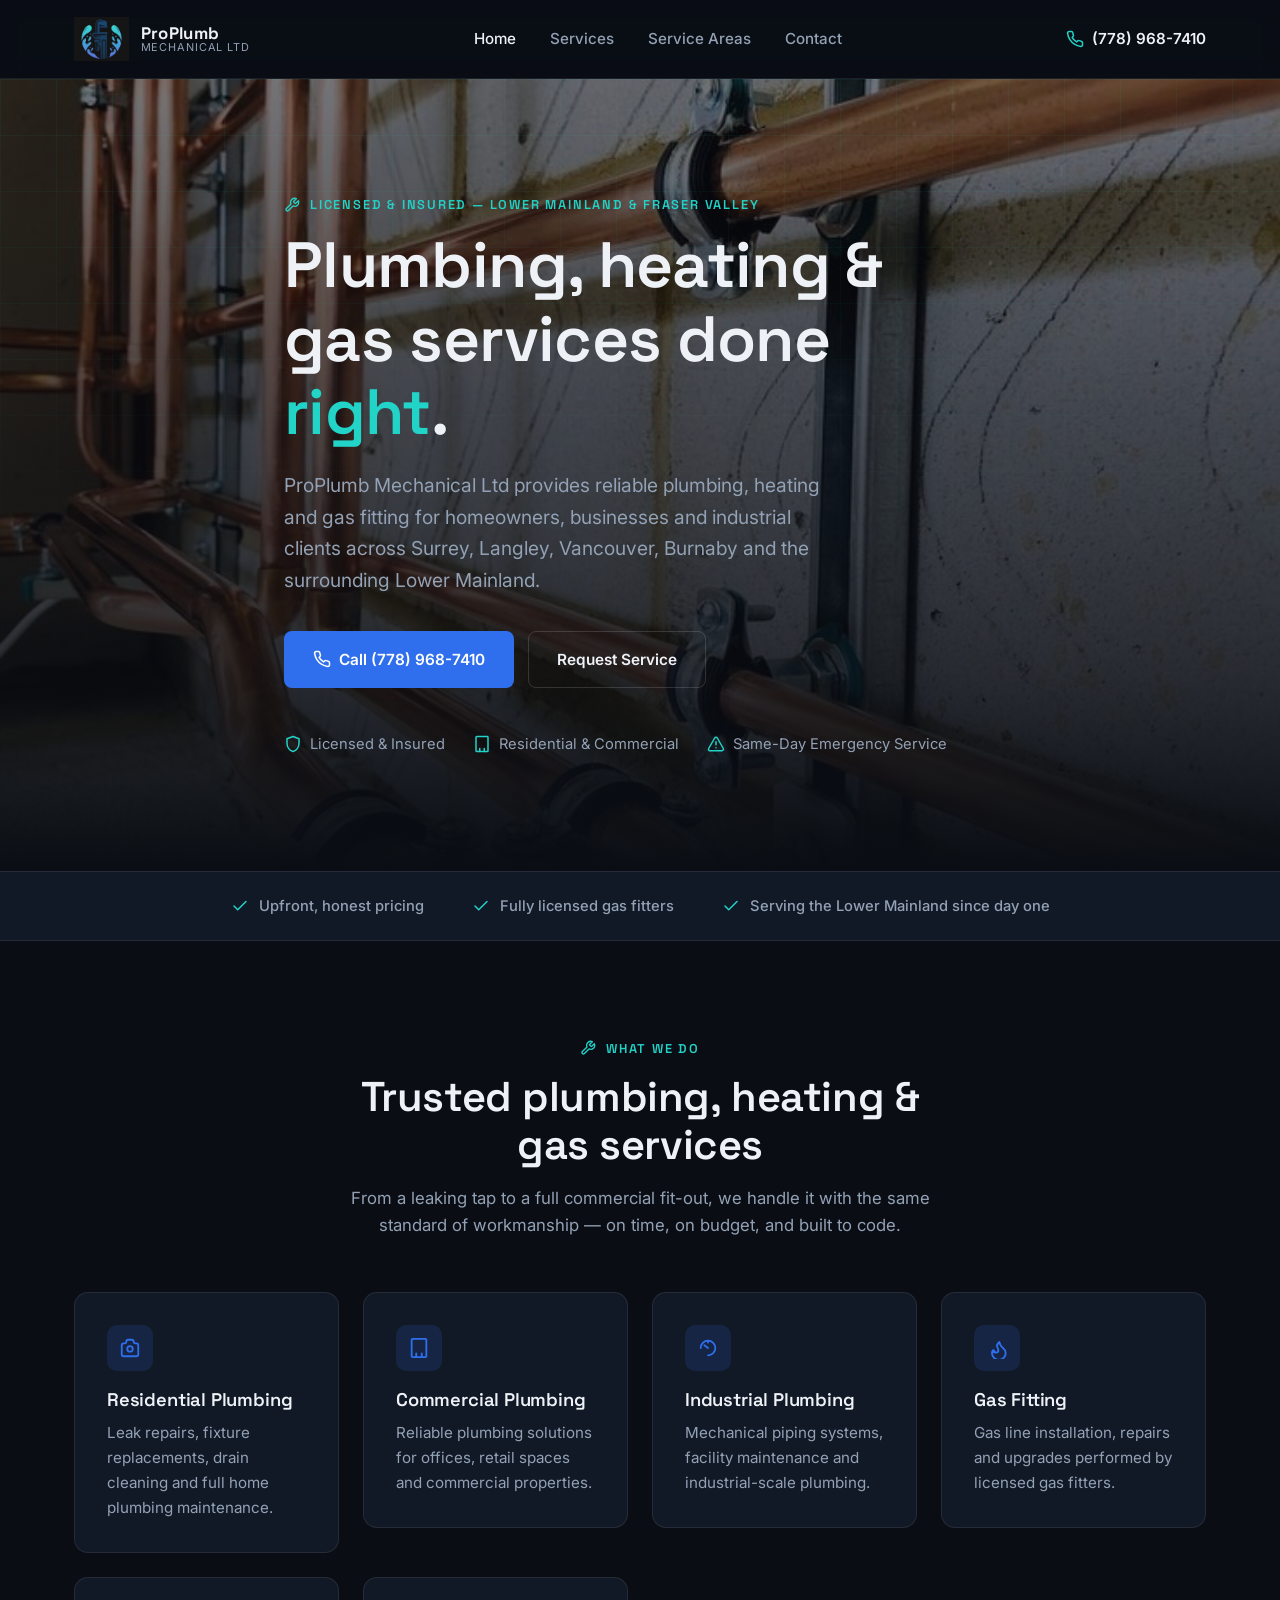
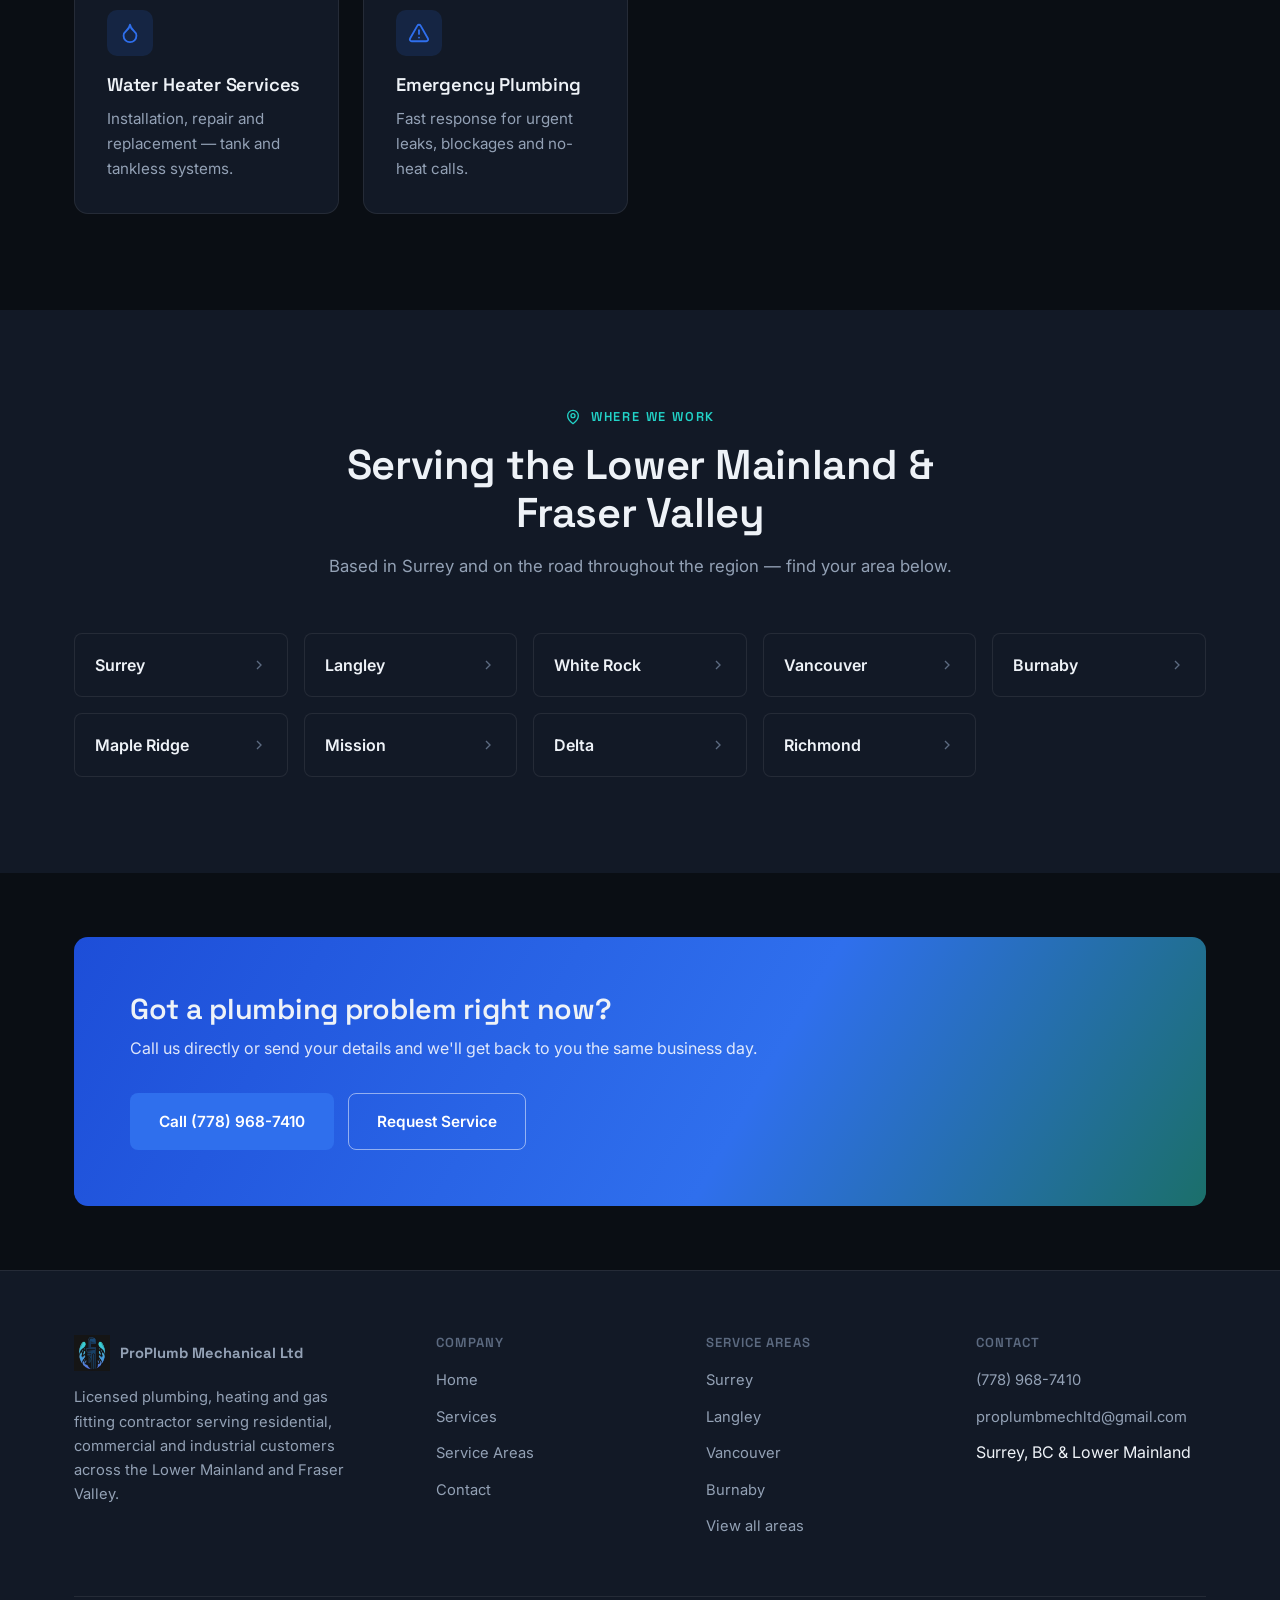
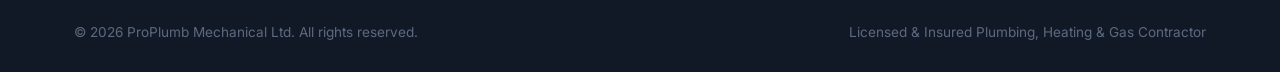
==== commit cc1fb522: "Add files via upload" ====
--- a/index.html
+++ b/index.html
@@ -219,7 +219,7 @@
           <h4>Contact</h4>
           <ul>
             <li><a href="tel:17789687410">(778) 968-7410</a></li>
-            <li><a href="mailto:info@proplumbmech.ca">info@proplumbmech.ca</a></li>
+            <li><a href="mailto:proplumbmechltd@gmail.com">proplumbmechltd@gmail.com</a></li>
             <li>Surrey, BC &amp; Lower Mainland</li>
           </ul>
         </div>
